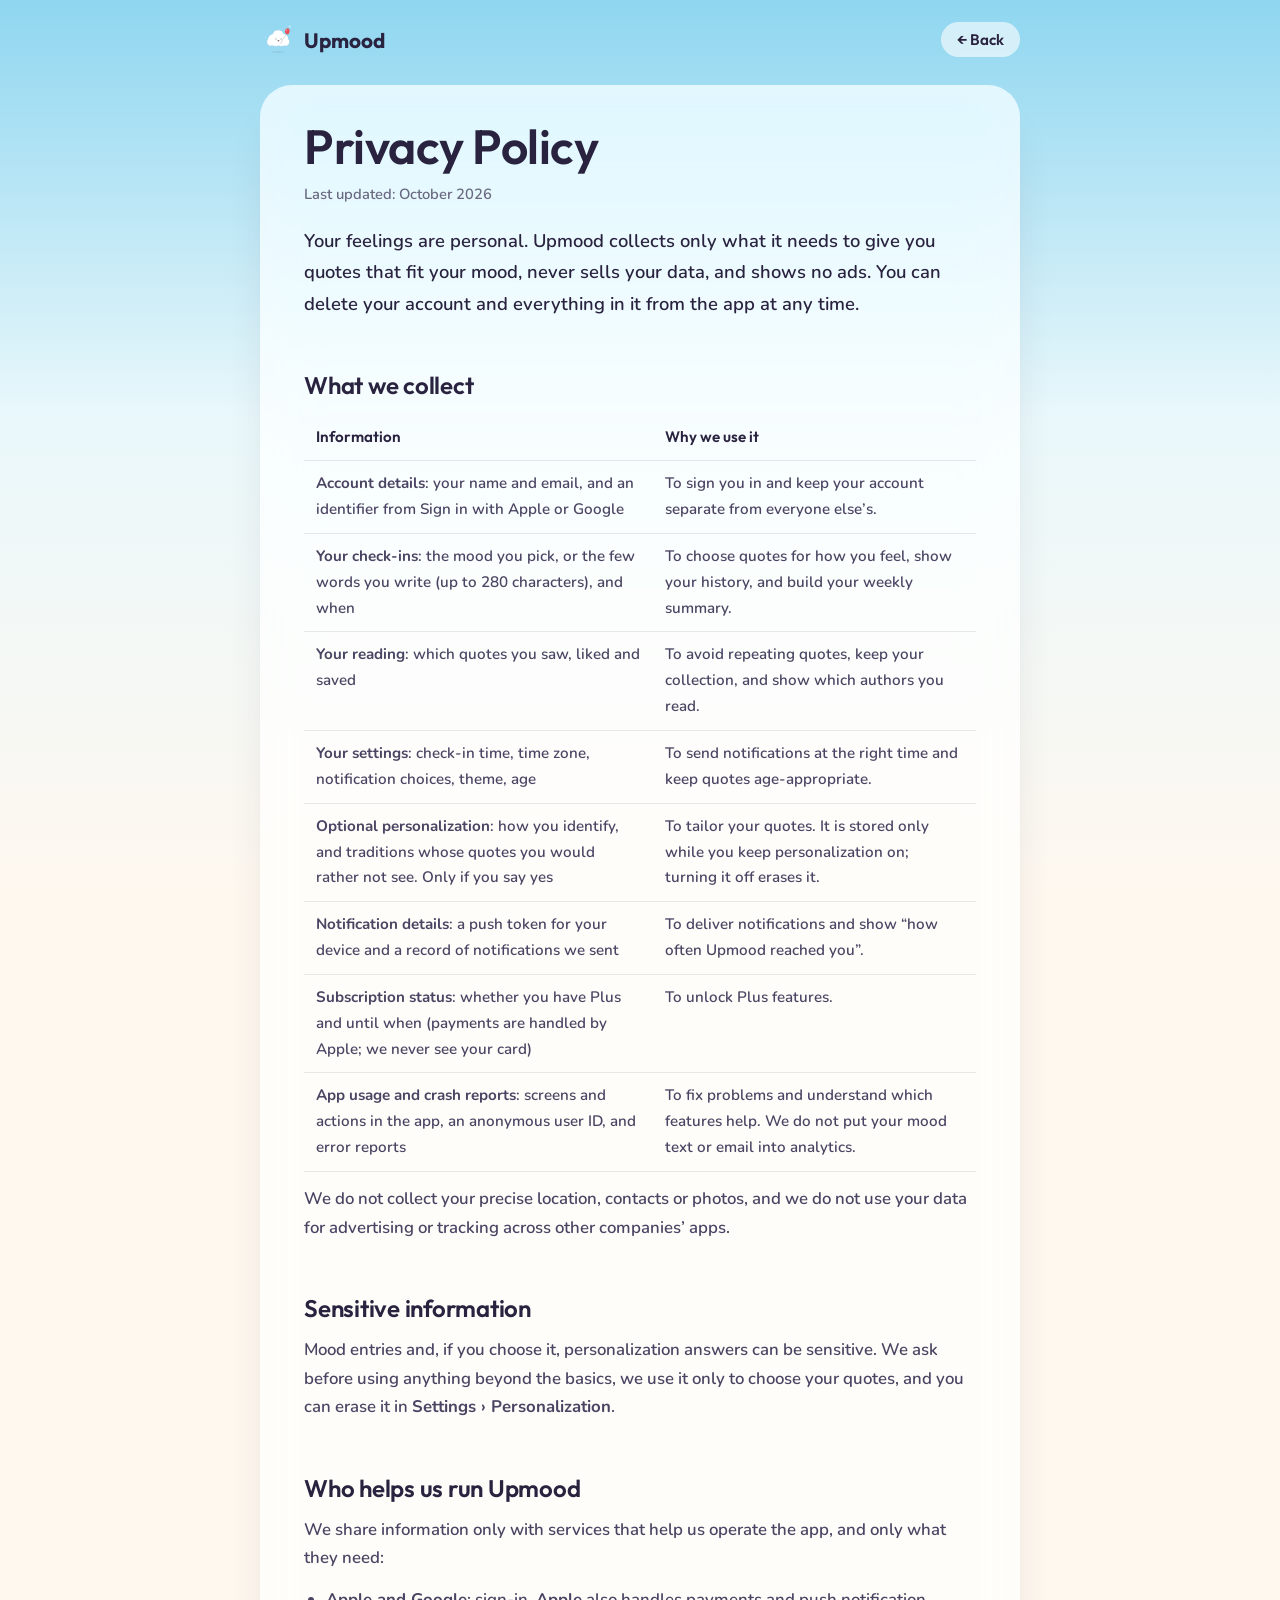
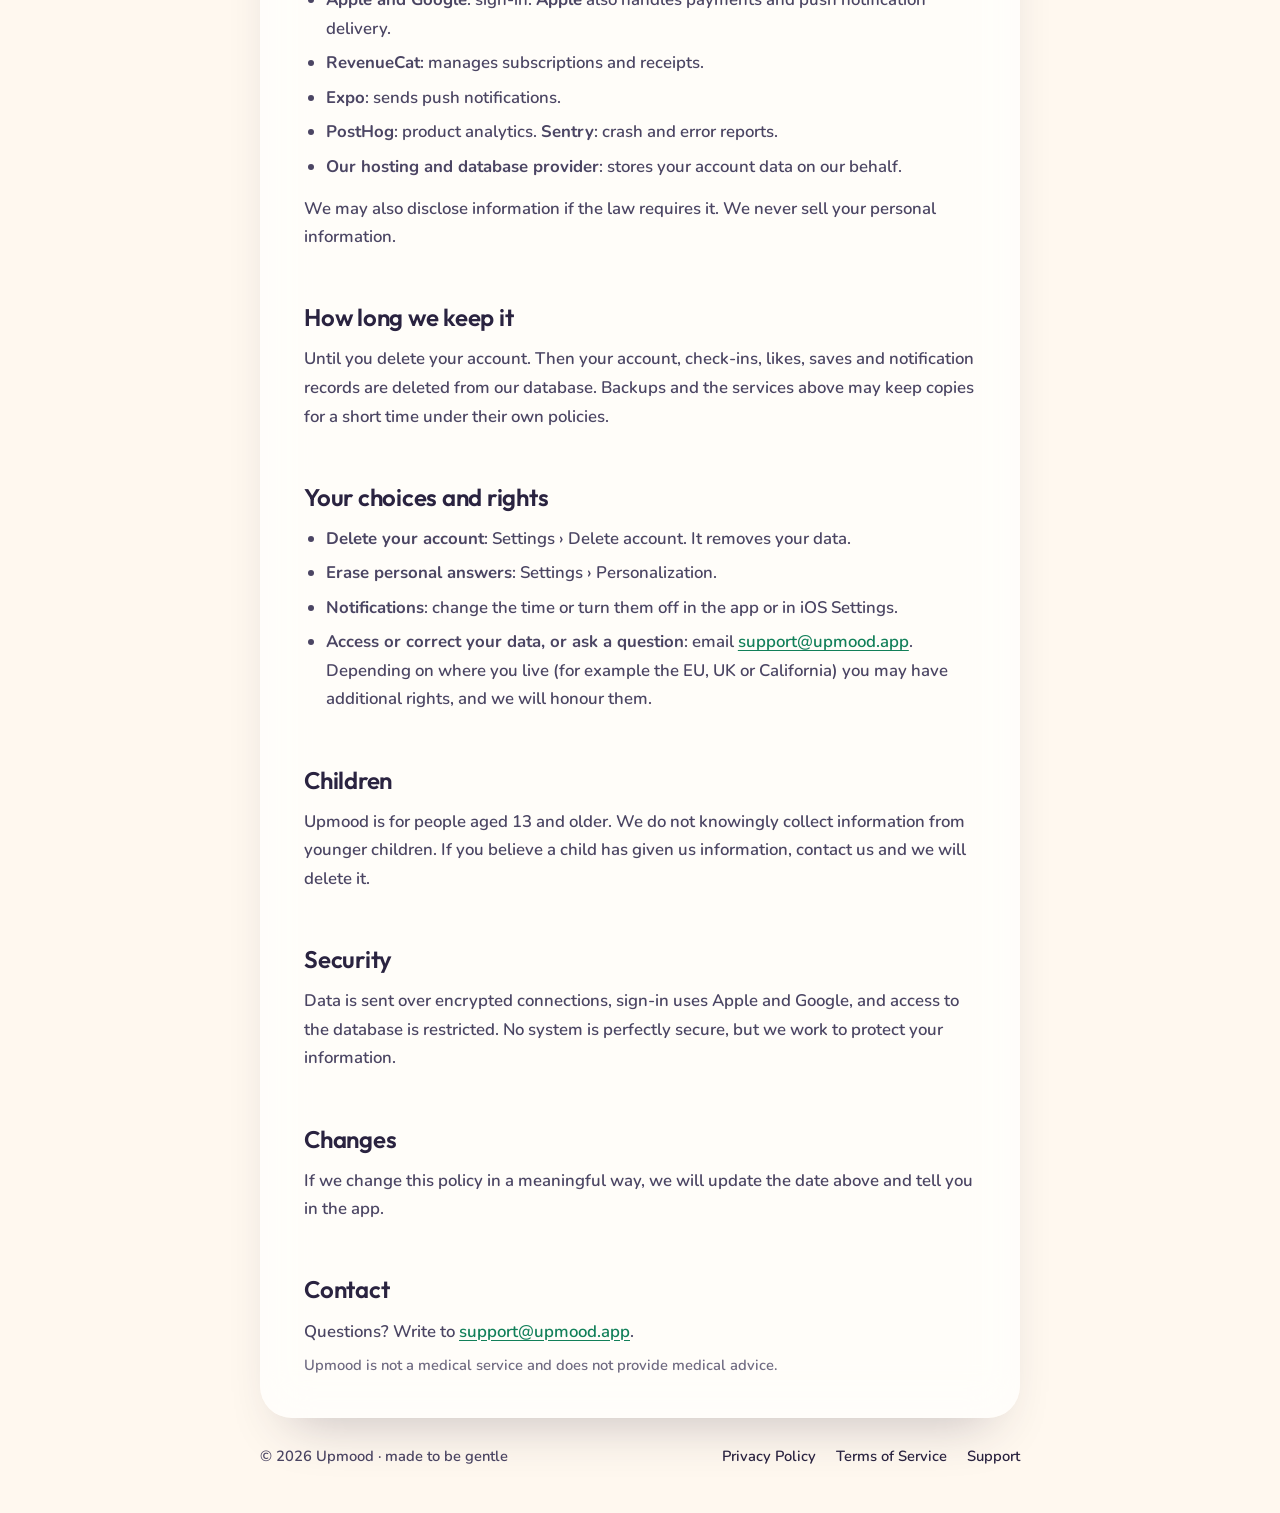
==== privacy.html @ 384d81ba "first commit" ====
<!doctype html>
<html lang="en">
<head>
<meta charset="utf-8">
<meta name="viewport" content="width=device-width, initial-scale=1">
<title>Privacy Policy – Upmood</title>
<meta name="description" content="How Upmood handles your information: what we collect, why, who helps us, and how to delete it.">
<meta name="color-scheme" content="light">
<link rel="icon" href="moodle/happy.svg" type="image/svg+xml">
<link rel="stylesheet" href="https://fonts.googleapis.com/css2?family=Nunito:wght@600;700;800&family=Outfit:wght@500;600;700&display=swap">
<link rel="stylesheet" href="legal.css">
</head>
<body>
<header class="top"><a class="logo" href="index.html" aria-label="Upmood home"><img src="moodle/happy.svg" alt="" width="36" height="36">Upmood</a><a class="back" href="index.html">← Back</a></header>
<main>
<h1>Privacy Policy</h1>
<p class="meta">Last updated: October 2026</p>
<p class="lead">Your feelings are personal. Upmood collects only what it needs to give you quotes that fit your mood, never sells your data, and shows no ads. You can delete your account and everything in it from the app at any time.</p>

<h2>What we collect</h2>
<table>
<tr><th>Information</th><th>Why we use it</th></tr>
<tr><td><strong>Account details</strong>: your name and email, and an identifier from Sign in with Apple or Google</td><td>To sign you in and keep your account separate from everyone else’s.</td></tr>
<tr><td><strong>Your check-ins</strong>: the mood you pick, or the few words you write (up to 280 characters), and when</td><td>To choose quotes for how you feel, show your history, and build your weekly summary.</td></tr>
<tr><td><strong>Your reading</strong>: which quotes you saw, liked and saved</td><td>To avoid repeating quotes, keep your collection, and show which authors you read.</td></tr>
<tr><td><strong>Your settings</strong>: check-in time, time zone, notification choices, theme, age</td><td>To send notifications at the right time and keep quotes age-appropriate.</td></tr>
<tr><td><strong>Optional personalization</strong>: how you identify, and traditions whose quotes you would rather not see. Only if you say yes</td><td>To tailor your quotes. It is stored only while you keep personalization on; turning it off erases it.</td></tr>
<tr><td><strong>Notification details</strong>: a push token for your device and a record of notifications we sent</td><td>To deliver notifications and show “how often Upmood reached you”.</td></tr>
<tr><td><strong>Subscription status</strong>: whether you have Plus and until when (payments are handled by Apple; we never see your card)</td><td>To unlock Plus features.</td></tr>
<tr><td><strong>App usage and crash reports</strong>: screens and actions in the app, an anonymous user ID, and error reports</td><td>To fix problems and understand which features help. We do not put your mood text or email into analytics.</td></tr>
</table>
<p>We do not collect your precise location, contacts or photos, and we do not use your data for advertising or tracking across other companies’ apps.</p>

<h2>Sensitive information</h2>
<p>Mood entries and, if you choose it, personalization answers can be sensitive. We ask before using anything beyond the basics, we use it only to choose your quotes, and you can erase it in <strong>Settings › Personalization</strong>.</p>

<h2>Who helps us run Upmood</h2>
<p>We share information only with services that help us operate the app, and only what they need:</p>
<ul>
<li><strong>Apple and Google</strong>: sign-in. <strong>Apple</strong> also handles payments and push notification delivery.</li>
<li><strong>RevenueCat</strong>: manages subscriptions and receipts.</li>
<li><strong>Expo</strong>: sends push notifications.</li>
<li><strong>PostHog</strong>: product analytics. <strong>Sentry</strong>: crash and error reports.</li>
<li><strong>Our hosting and database provider</strong>: stores your account data on our behalf.</li>
</ul>
<p>We may also disclose information if the law requires it. We never sell your personal information.</p>

<h2>How long we keep it</h2>
<p>Until you delete your account. Then your account, check-ins, likes, saves and notification records are deleted from our database. Backups and the services above may keep copies for a short time under their own policies.</p>

<h2>Your choices and rights</h2>
<ul>
<li><strong>Delete your account</strong>: Settings › Delete account. It removes your data.</li>
<li><strong>Erase personal answers</strong>: Settings › Personalization.</li>
<li><strong>Notifications</strong>: change the time or turn them off in the app or in iOS Settings.</li>
<li><strong>Access or correct your data, or ask a question</strong>: email <a href="mailto:support@upmood.app">support@upmood.app</a>. Depending on where you live (for example the EU, UK or California) you may have additional rights, and we will honour them.</li>
</ul>

<h2>Children</h2>
<p>Upmood is for people aged 13 and older. We do not knowingly collect information from younger children. If you believe a child has given us information, contact us and we will delete it.</p>

<h2>Security</h2>
<p>Data is sent over encrypted connections, sign-in uses Apple and Google, and access to the database is restricted. No system is perfectly secure, but we work to protect your information.</p>

<h2>Changes</h2>
<p>If we change this policy in a meaningful way, we will update the date above and tell you in the app.</p>

<h2>Contact</h2>
<p>Questions? Write to <a href="mailto:support@upmood.app">support@upmood.app</a>.</p>
<p class="meta">Upmood is not a medical service and does not provide medical advice.</p>
</main>
<footer><span>© 2026 Upmood · made to be gentle</span><nav aria-label="Legal"><a href="privacy.html">Privacy Policy</a><a href="terms.html">Terms of Service</a><a href="support.html">Support</a></nav></footer>
</body>
</html>
---- legal.css ----
/* Shared look for the Privacy, Terms and Support pages: the same sky and Moodle, a calm reading column. */
:root { --ink:#2A2340; --body:#4B4563; --brand:#127F59; --cream:#FFF8EF; --accent:#1E98C8; --ease:cubic-bezier(.22,.8,.3,1); }
* { box-sizing: border-box; margin: 0; }
html { -webkit-text-size-adjust: 100%; }
body { font: 600 1.05rem/1.7 'Nunito', system-ui, -apple-system, 'Segoe UI', sans-serif; color: var(--body); background: linear-gradient(180deg, #8FD6F0 0, #EAF8FB 420px, var(--cream) 900px) no-repeat, var(--cream); min-height: 100vh; -webkit-font-smoothing: antialiased; }
h1, h2, h3 { font-family: 'Outfit', 'Nunito', sans-serif; font-weight: 600; color: var(--ink); line-height: 1.15; letter-spacing: -.01em; }
h1 { font-size: clamp(2.1rem, 5vw, 3rem); }
h2 { font-size: 1.5rem; margin: 2.2em 0 .5em; }
h3 { font-size: 1.15rem; margin: 1.4em 0 .3em; }
a { color: var(--brand); text-underline-offset: 3px; }
:focus-visible { outline: 3px solid var(--ink); outline-offset: 3px; border-radius: 8px; }
.top { width: min(760px, 100% - 32px); margin: 0 auto; padding: 22px 0 0; display: flex; align-items: center; justify-content: space-between; }
.logo { display: flex; align-items: center; gap: 8px; font: 700 1.3rem 'Outfit', sans-serif; color: var(--ink); text-decoration: none; }
.logo img { width: 36px; height: 36px; margin: -4px 0; }
.top a.back { font: 600 .95rem 'Outfit', sans-serif; color: var(--ink); text-decoration: none; padding: 8px 16px; border-radius: 999px; background: rgba(255,255,255,.6); }
main { width: min(760px, 100% - 32px); margin: 28px auto 0; padding: 34px clamp(20px, 5vw, 44px) 40px; border-radius: 32px; background: rgba(255,255,255,.72); -webkit-backdrop-filter: blur(24px) saturate(150%); backdrop-filter: blur(24px) saturate(150%); box-shadow: 0 30px 56px -30px rgba(42,35,64,.3); }
main > p, main > ul, main > ol { margin-top: .8em; }
ul, ol { padding-left: 1.3em; } li { margin-top: .35em; }
.meta { font-size: .92rem; opacity: .8; margin-top: .5em; }
.lead { font-size: 1.15rem; margin-top: 1em; color: var(--ink); }
table { width: 100%; border-collapse: collapse; margin-top: 1em; font-size: .95rem; }
th, td { text-align: left; vertical-align: top; padding: 10px 12px; border-bottom: 1px solid rgba(42,35,64,.1); }
th { font-family: 'Outfit', sans-serif; font-weight: 600; color: var(--ink); }
.card { margin-top: 1.2em; padding: 18px 20px; border-radius: 20px; background: rgba(255,255,255,.7); }
footer { width: min(760px, 100% - 32px); margin: 0 auto; padding: 26px 0 44px; display: flex; flex-wrap: wrap; gap: 8px 24px; justify-content: space-between; font-size: .92rem; }
footer nav { display: flex; gap: 20px; } footer a { color: var(--ink); text-decoration: none; } footer a:hover { text-decoration: underline; }
@media (prefers-reduced-motion: no-preference) { main { animation: in 1s var(--ease) both; } @keyframes in { from { opacity: 0; transform: translateY(14px); } to { opacity: 1; transform: none; } } }
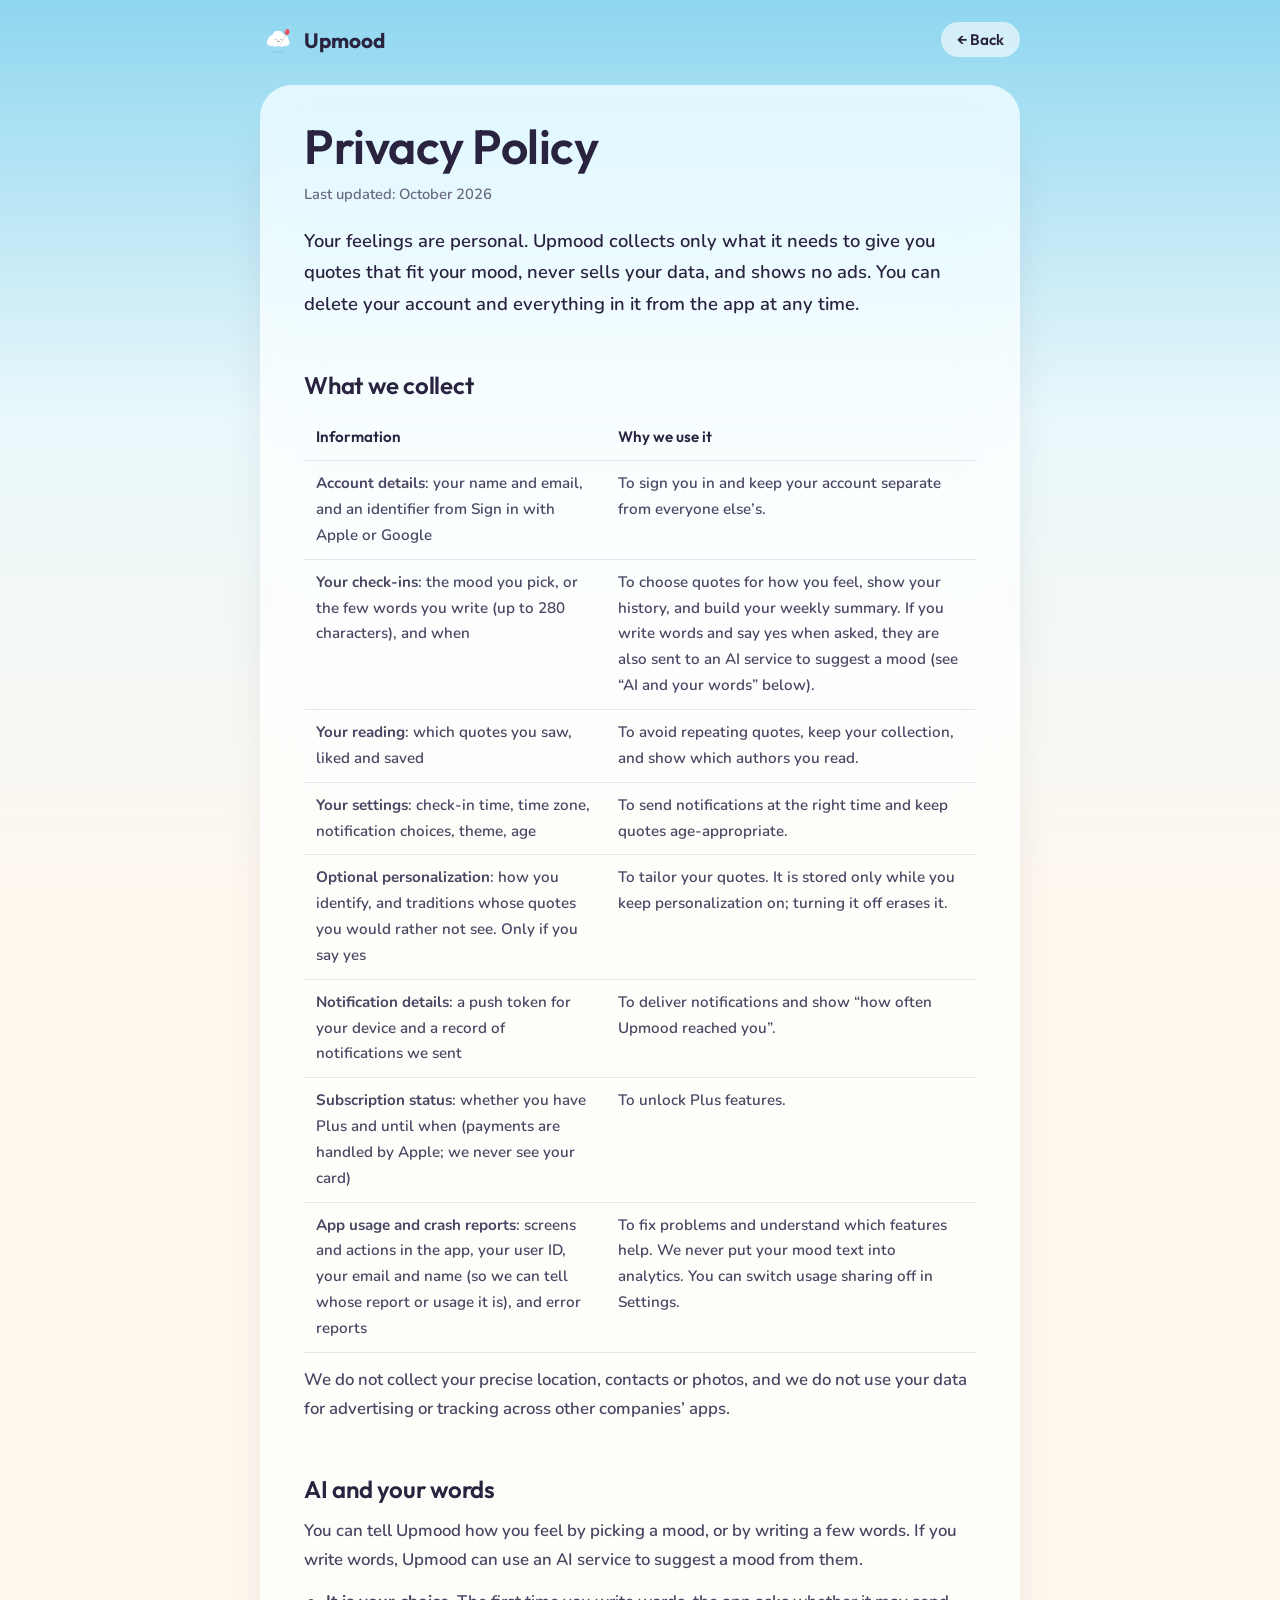
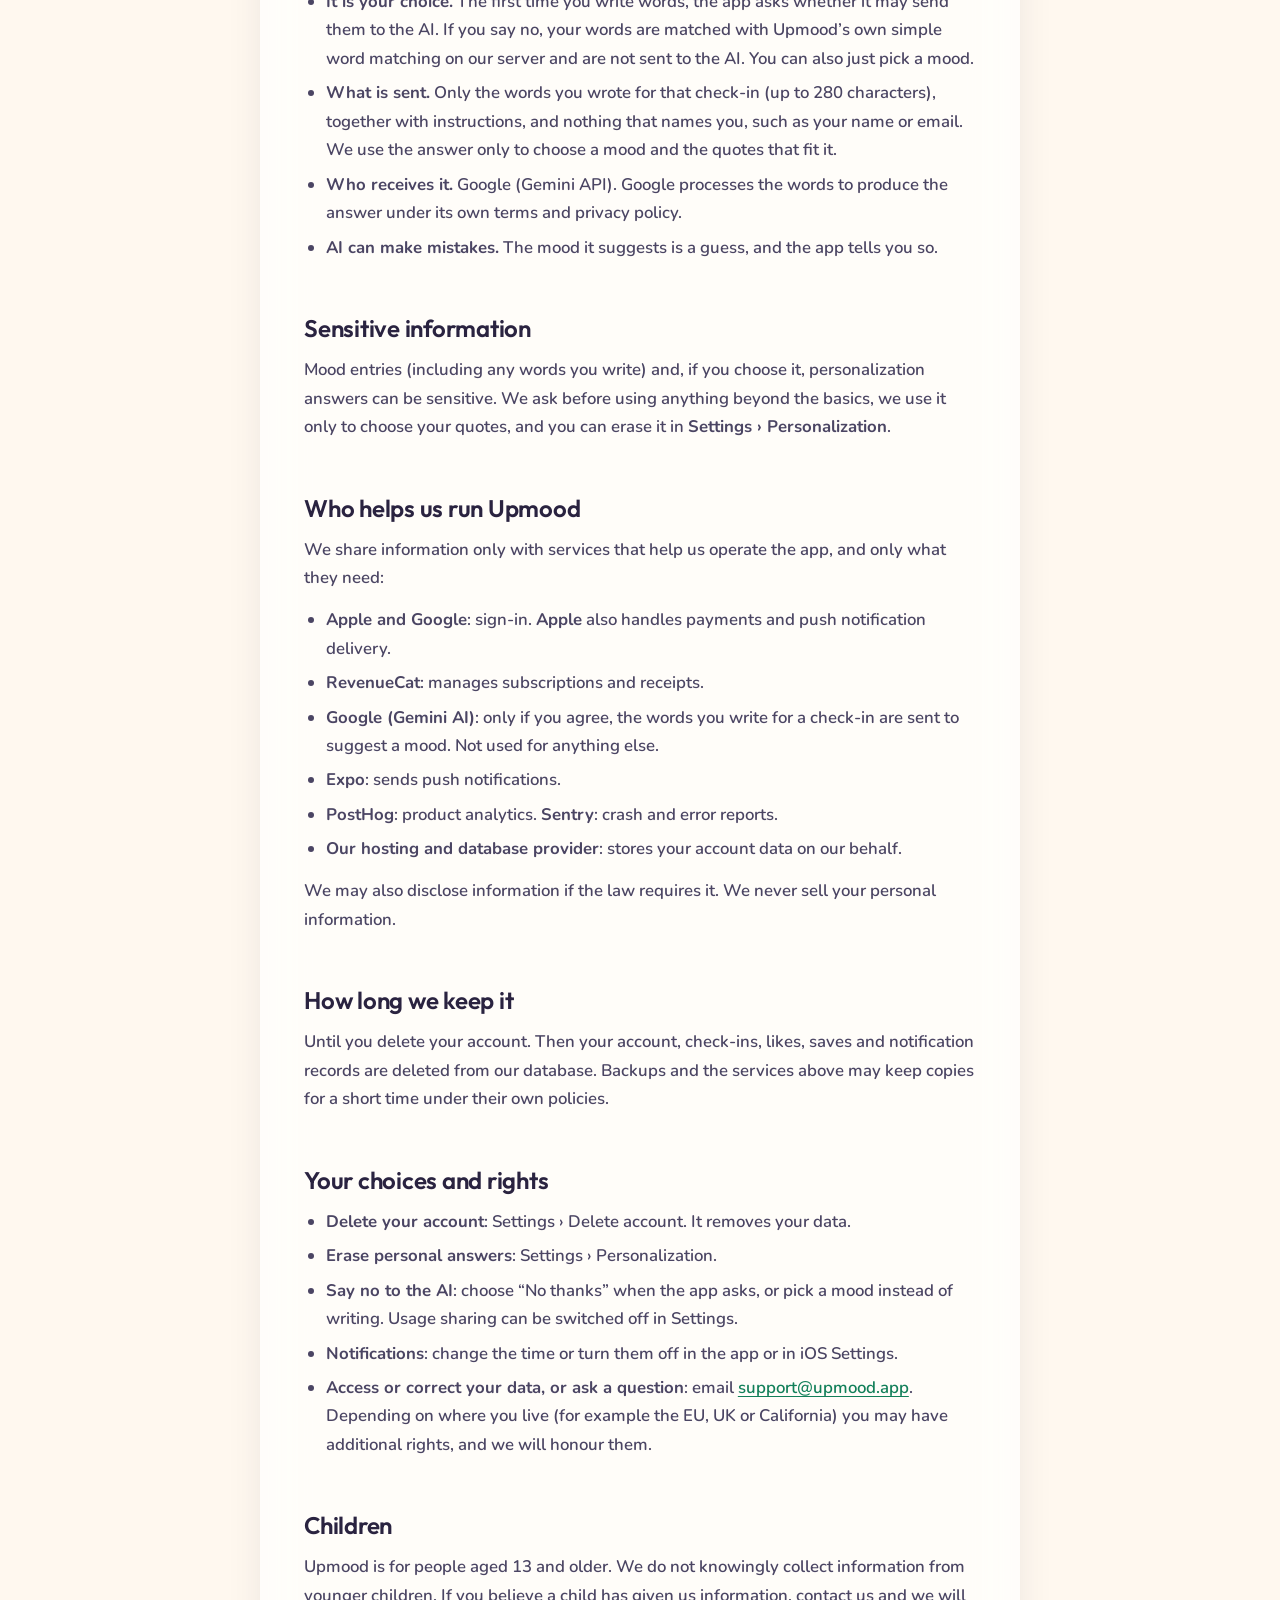
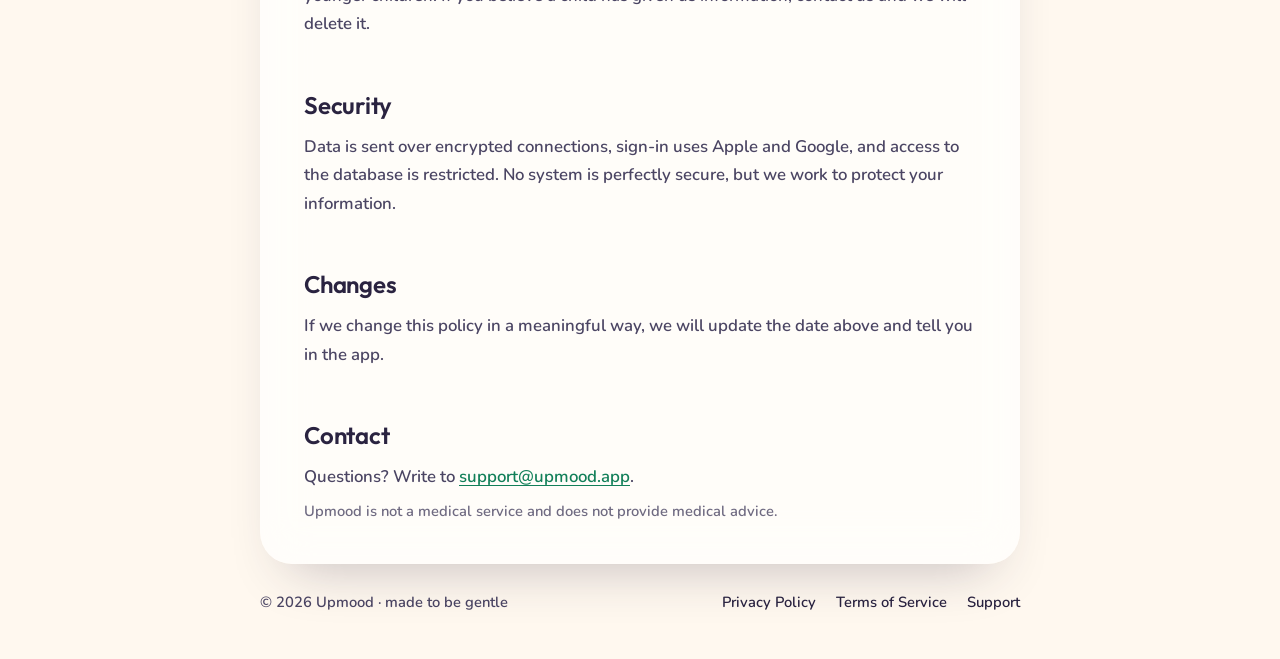
==== commit 5e57284f: "Privacy and terms: AI mood suggestions (Google Gemini, optional), analytics now carry user ID, email" ====
--- a/privacy.html
+++ b/privacy.html
@@ -21,24 +21,34 @@
 <table>
 <tr><th>Information</th><th>Why we use it</th></tr>
 <tr><td><strong>Account details</strong>: your name and email, and an identifier from Sign in with Apple or Google</td><td>To sign you in and keep your account separate from everyone else’s.</td></tr>
-<tr><td><strong>Your check-ins</strong>: the mood you pick, or the few words you write (up to 280 characters), and when</td><td>To choose quotes for how you feel, show your history, and build your weekly summary.</td></tr>
+<tr><td><strong>Your check-ins</strong>: the mood you pick, or the few words you write (up to 280 characters), and when</td><td>To choose quotes for how you feel, show your history, and build your weekly summary. If you write words and say yes when asked, they are also sent to an AI service to suggest a mood (see “AI and your words” below).</td></tr>
 <tr><td><strong>Your reading</strong>: which quotes you saw, liked and saved</td><td>To avoid repeating quotes, keep your collection, and show which authors you read.</td></tr>
 <tr><td><strong>Your settings</strong>: check-in time, time zone, notification choices, theme, age</td><td>To send notifications at the right time and keep quotes age-appropriate.</td></tr>
 <tr><td><strong>Optional personalization</strong>: how you identify, and traditions whose quotes you would rather not see. Only if you say yes</td><td>To tailor your quotes. It is stored only while you keep personalization on; turning it off erases it.</td></tr>
 <tr><td><strong>Notification details</strong>: a push token for your device and a record of notifications we sent</td><td>To deliver notifications and show “how often Upmood reached you”.</td></tr>
 <tr><td><strong>Subscription status</strong>: whether you have Plus and until when (payments are handled by Apple; we never see your card)</td><td>To unlock Plus features.</td></tr>
-<tr><td><strong>App usage and crash reports</strong>: screens and actions in the app, an anonymous user ID, and error reports</td><td>To fix problems and understand which features help. We do not put your mood text or email into analytics.</td></tr>
+<tr><td><strong>App usage and crash reports</strong>: screens and actions in the app, your user ID, your email and name (so we can tell whose report or usage it is), and error reports</td><td>To fix problems and understand which features help. We never put your mood text into analytics. You can switch usage sharing off in Settings.</td></tr>
 </table>
 <p>We do not collect your precise location, contacts or photos, and we do not use your data for advertising or tracking across other companies’ apps.</p>
 
+<h2>AI and your words</h2>
+<p>You can tell Upmood how you feel by picking a mood, or by writing a few words. If you write words, Upmood can use an AI service to suggest a mood from them.</p>
+<ul>
+<li><strong>It is your choice.</strong> The first time you write words, the app asks whether it may send them to the AI. If you say no, your words are matched with Upmood’s own simple word matching on our server and are not sent to the AI. You can also just pick a mood.</li>
+<li><strong>What is sent.</strong> Only the words you wrote for that check-in (up to 280 characters), together with instructions, and nothing that names you, such as your name or email. We use the answer only to choose a mood and the quotes that fit it.</li>
+<li><strong>Who receives it.</strong> Google (Gemini API). Google processes the words to produce the answer under its own terms and privacy policy.</li>
+<li><strong>AI can make mistakes.</strong> The mood it suggests is a guess, and the app tells you so.</li>
+</ul>
+
 <h2>Sensitive information</h2>
-<p>Mood entries and, if you choose it, personalization answers can be sensitive. We ask before using anything beyond the basics, we use it only to choose your quotes, and you can erase it in <strong>Settings › Personalization</strong>.</p>
+<p>Mood entries (including any words you write) and, if you choose it, personalization answers can be sensitive. We ask before using anything beyond the basics, we use it only to choose your quotes, and you can erase it in <strong>Settings › Personalization</strong>.</p>
 
 <h2>Who helps us run Upmood</h2>
 <p>We share information only with services that help us operate the app, and only what they need:</p>
 <ul>
 <li><strong>Apple and Google</strong>: sign-in. <strong>Apple</strong> also handles payments and push notification delivery.</li>
 <li><strong>RevenueCat</strong>: manages subscriptions and receipts.</li>
+<li><strong>Google (Gemini AI)</strong>: only if you agree, the words you write for a check-in are sent to suggest a mood. Not used for anything else.</li>
 <li><strong>Expo</strong>: sends push notifications.</li>
 <li><strong>PostHog</strong>: product analytics. <strong>Sentry</strong>: crash and error reports.</li>
 <li><strong>Our hosting and database provider</strong>: stores your account data on our behalf.</li>
@@ -52,6 +62,7 @@
 <ul>
 <li><strong>Delete your account</strong>: Settings › Delete account. It removes your data.</li>
 <li><strong>Erase personal answers</strong>: Settings › Personalization.</li>
+<li><strong>Say no to the AI</strong>: choose “No thanks” when the app asks, or pick a mood instead of writing. Usage sharing can be switched off in Settings.</li>
 <li><strong>Notifications</strong>: change the time or turn them off in the app or in iOS Settings.</li>
 <li><strong>Access or correct your data, or ask a question</strong>: email <a href="mailto:support@upmood.app">support@upmood.app</a>. Depending on where you live (for example the EU, UK or California) you may have additional rights, and we will honour them.</li>
 </ul>
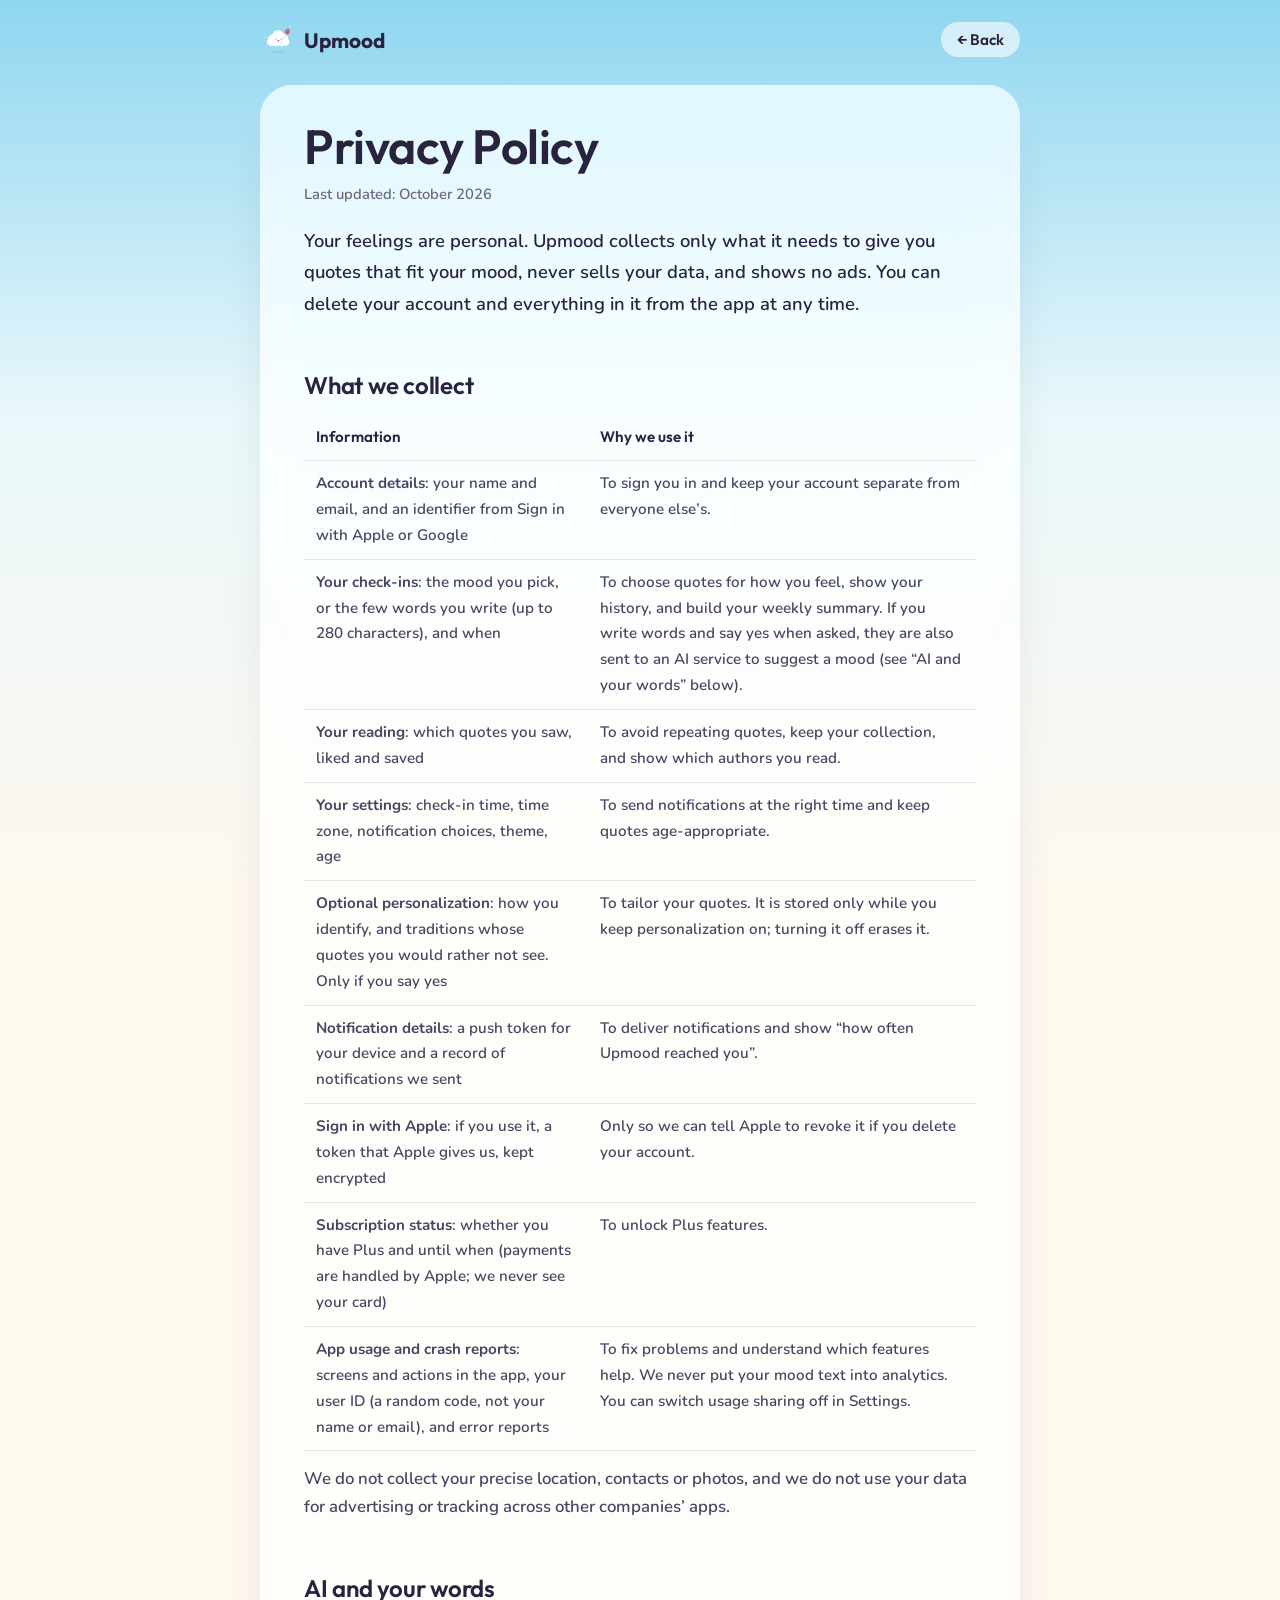
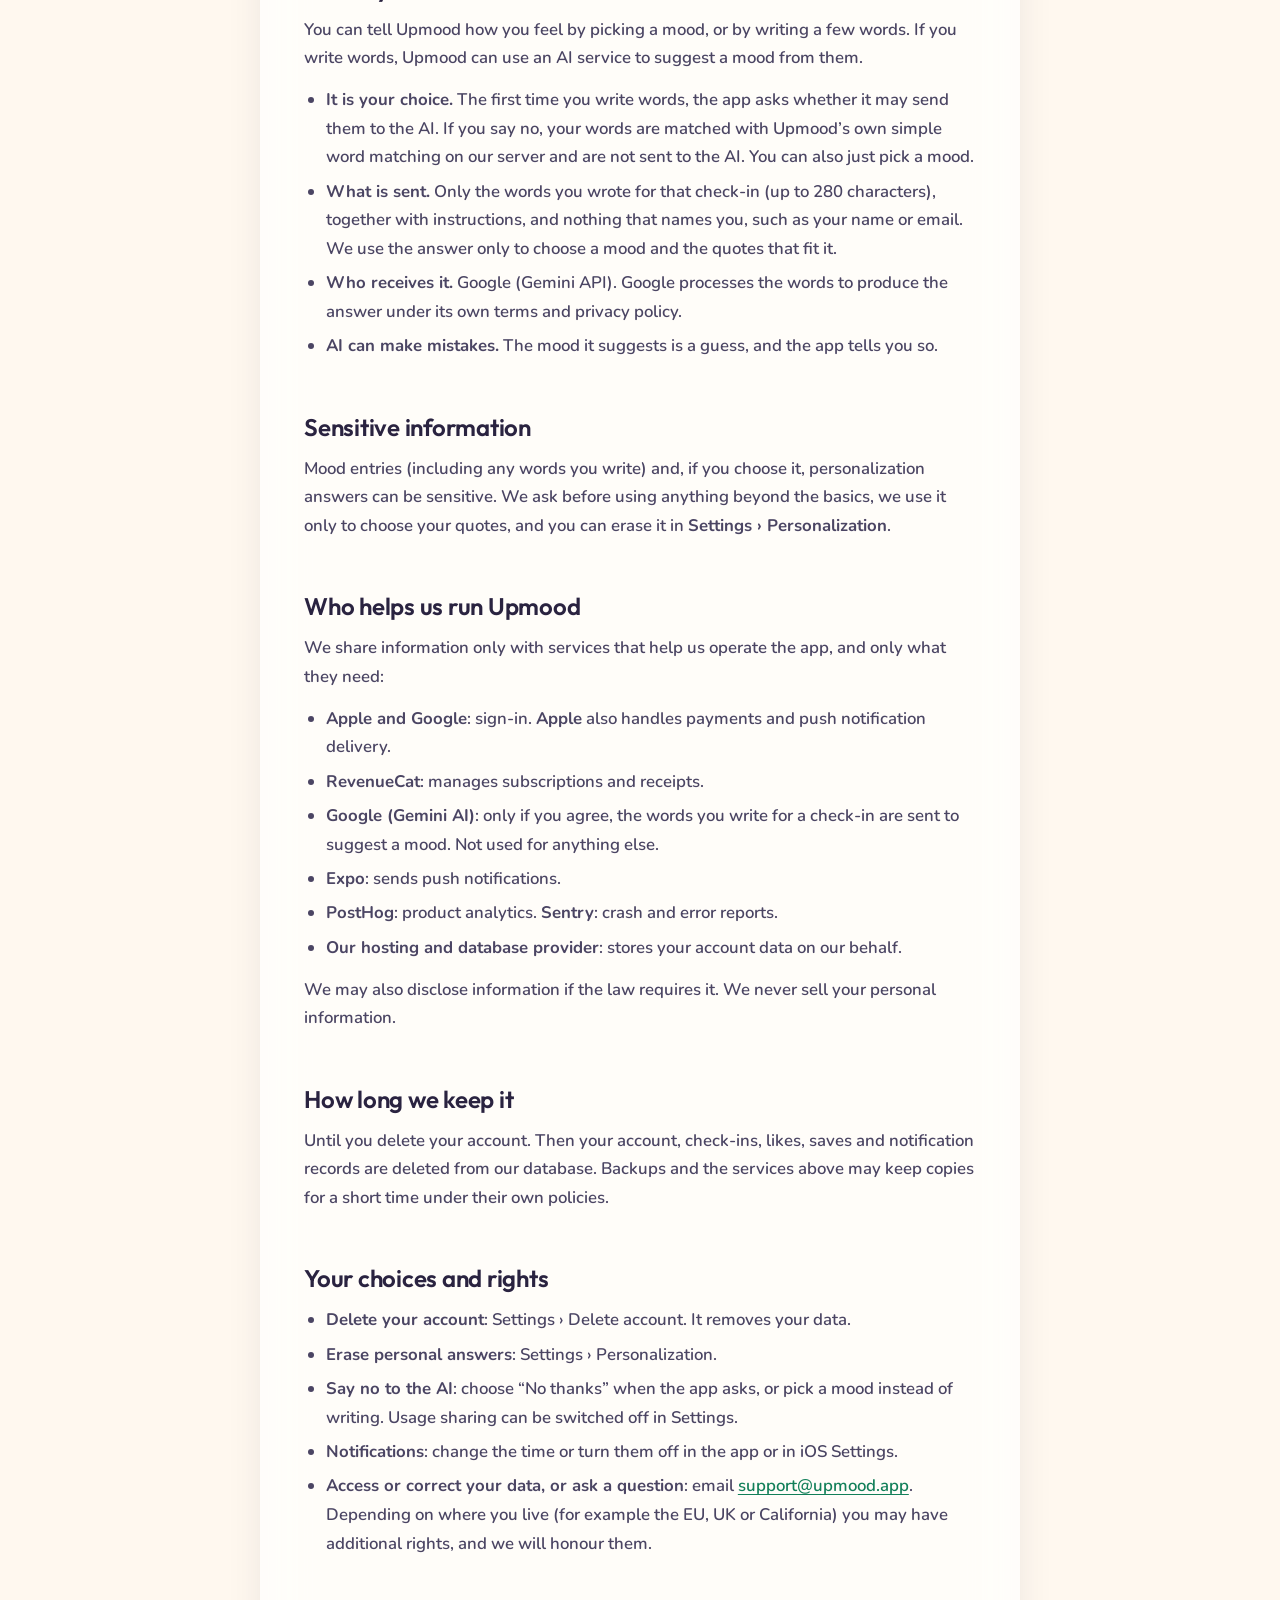
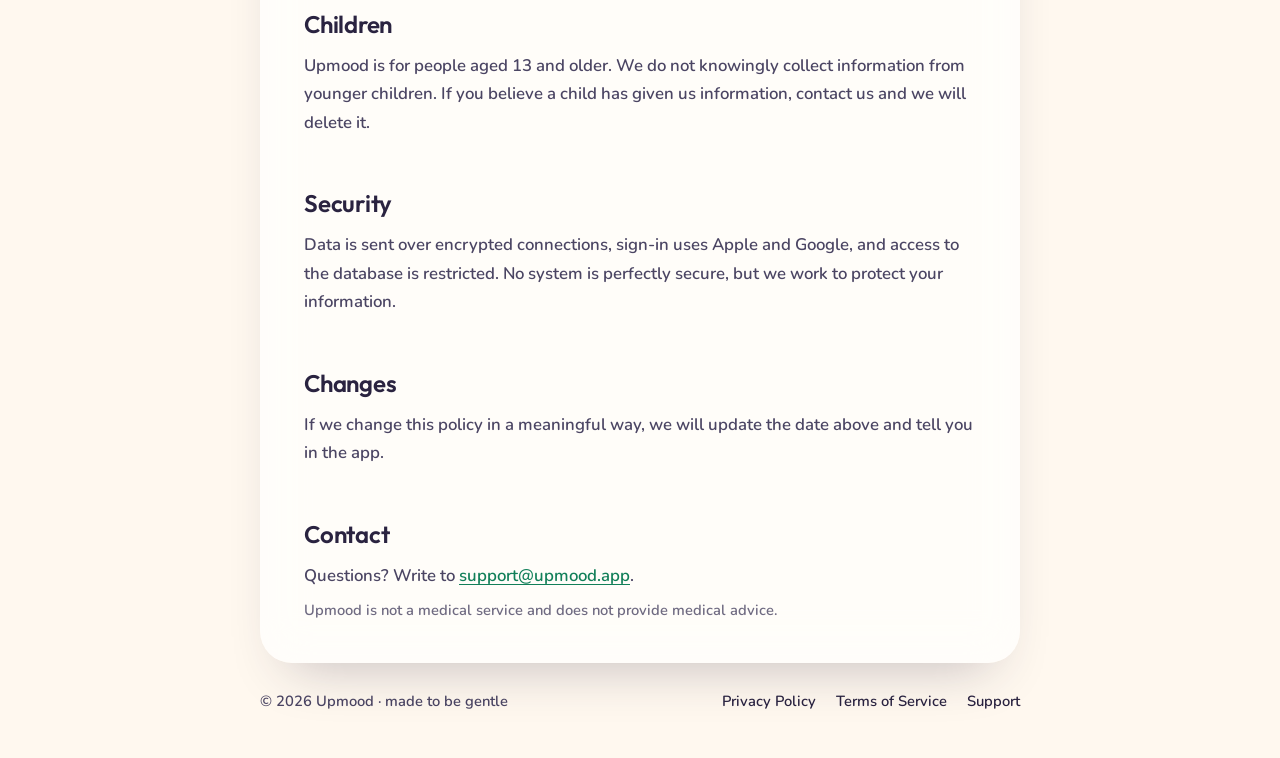
==== commit 404f561d: "Privacy: analytics only has the user ID; Apple sign-in token kept encrypted for deletion Co-Authored" ====
--- a/privacy.html
+++ b/privacy.html
@@ -26,8 +26,9 @@
 <tr><td><strong>Your settings</strong>: check-in time, time zone, notification choices, theme, age</td><td>To send notifications at the right time and keep quotes age-appropriate.</td></tr>
 <tr><td><strong>Optional personalization</strong>: how you identify, and traditions whose quotes you would rather not see. Only if you say yes</td><td>To tailor your quotes. It is stored only while you keep personalization on; turning it off erases it.</td></tr>
 <tr><td><strong>Notification details</strong>: a push token for your device and a record of notifications we sent</td><td>To deliver notifications and show “how often Upmood reached you”.</td></tr>
+<tr><td><strong>Sign in with Apple</strong>: if you use it, a token that Apple gives us, kept encrypted</td><td>Only so we can tell Apple to revoke it if you delete your account.</td></tr>
 <tr><td><strong>Subscription status</strong>: whether you have Plus and until when (payments are handled by Apple; we never see your card)</td><td>To unlock Plus features.</td></tr>
-<tr><td><strong>App usage and crash reports</strong>: screens and actions in the app, your user ID, your email and name (so we can tell whose report or usage it is), and error reports</td><td>To fix problems and understand which features help. We never put your mood text into analytics. You can switch usage sharing off in Settings.</td></tr>
+<tr><td><strong>App usage and crash reports</strong>: screens and actions in the app, your user ID (a random code, not your name or email), and error reports</td><td>To fix problems and understand which features help. We never put your mood text into analytics. You can switch usage sharing off in Settings.</td></tr>
 </table>
 <p>We do not collect your precise location, contacts or photos, and we do not use your data for advertising or tracking across other companies’ apps.</p>
 
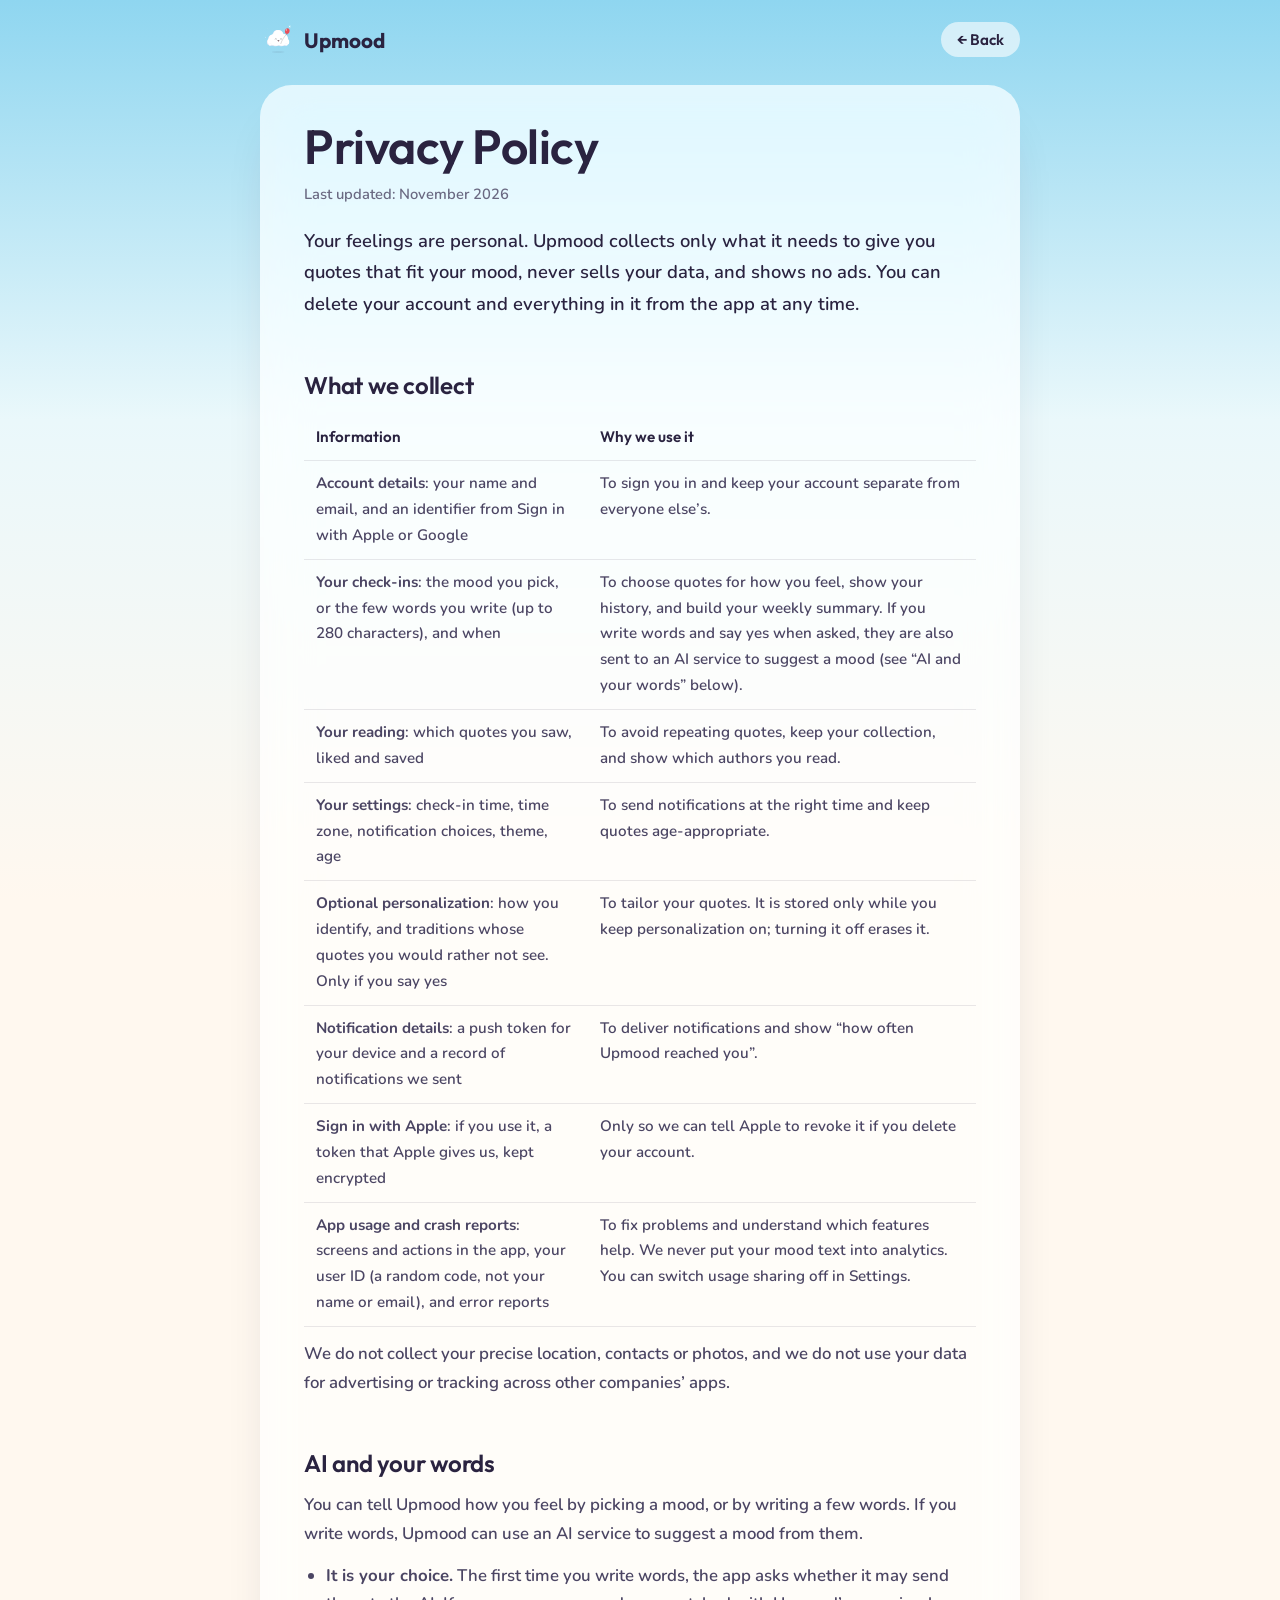
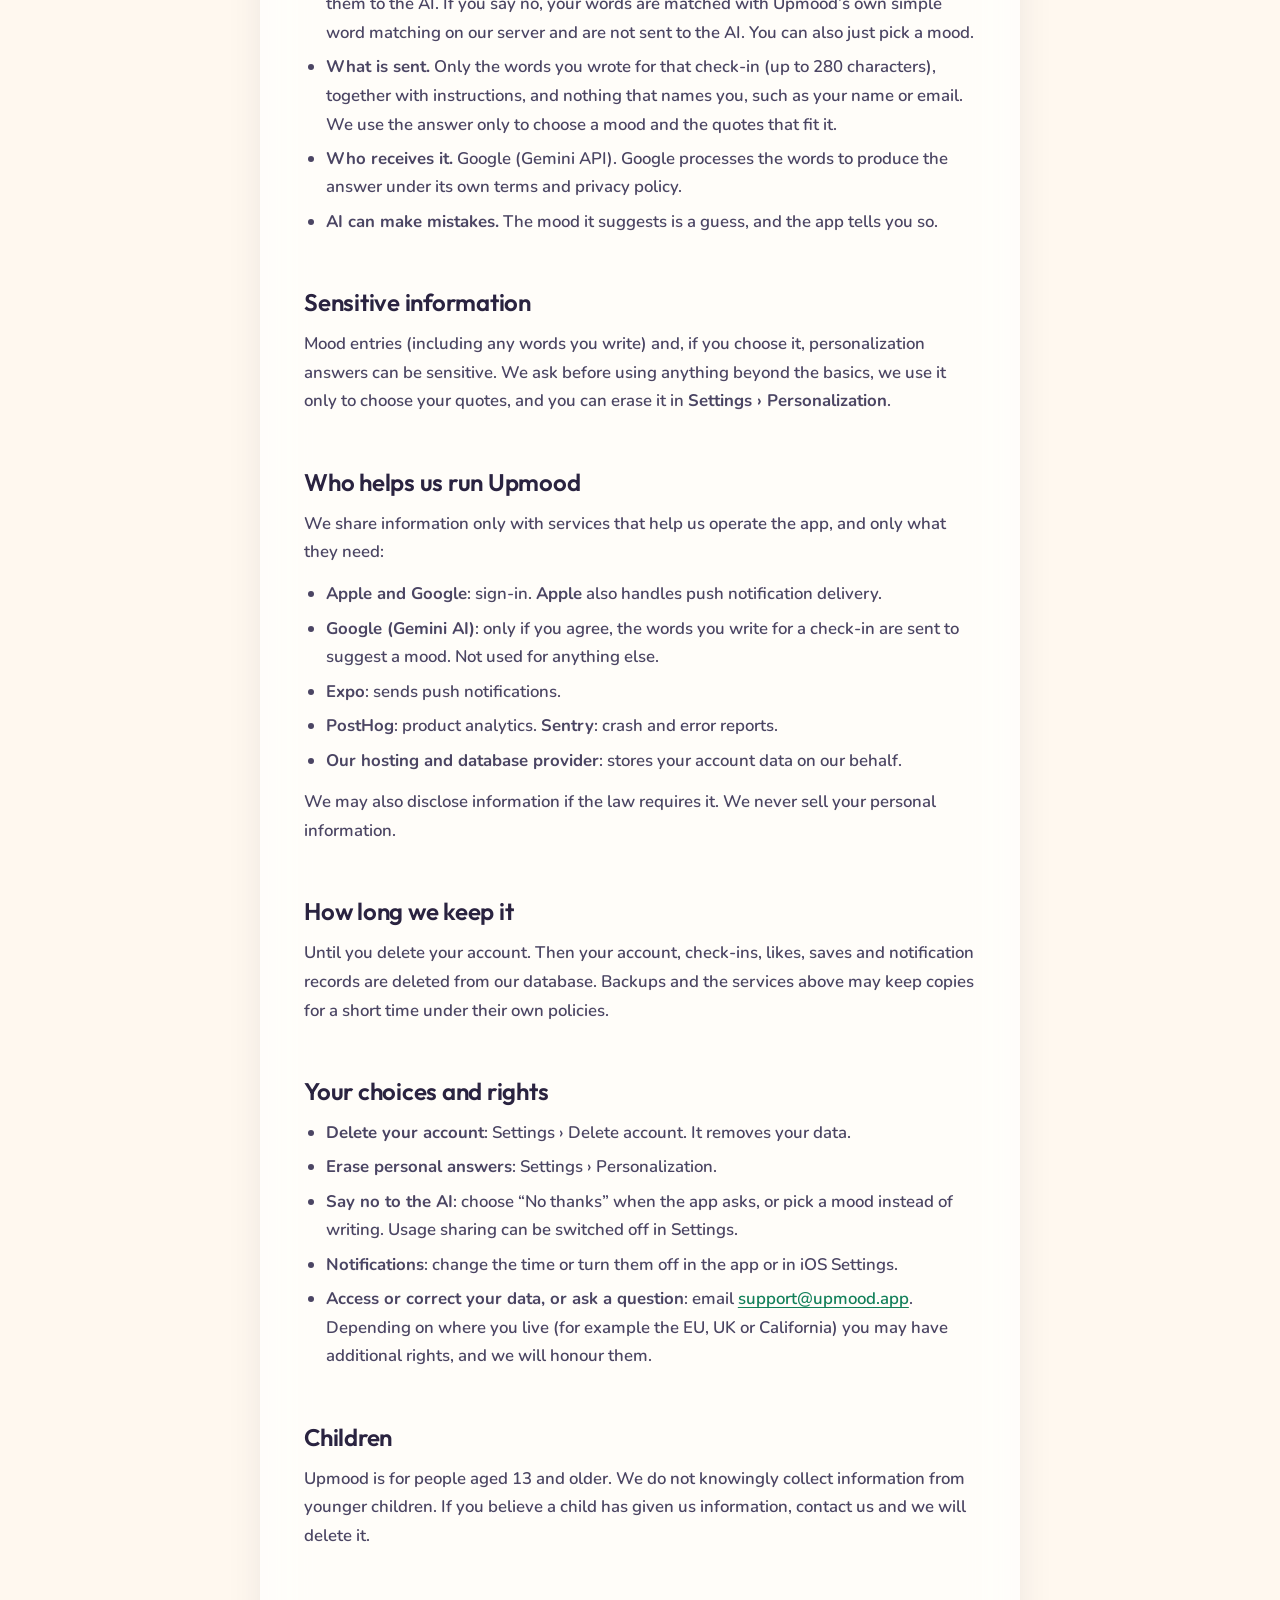
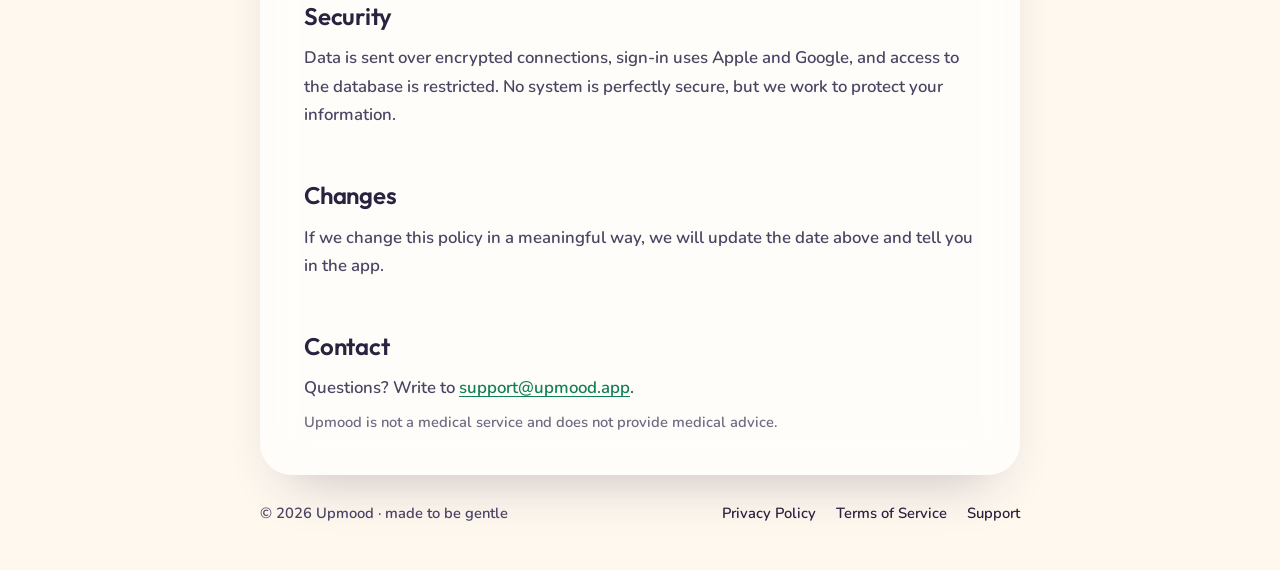
==== commit 88309184: "Remove Plus and subscription text (version 1.0 is free) Co-Authored-By: Claude Sonnet 5.5 <noreply@a" ====
--- a/privacy.html
+++ b/privacy.html
@@ -14,7 +14,7 @@
 <header class="top"><a class="logo" href="index.html" aria-label="Upmood home"><img src="moodle/happy.svg" alt="" width="36" height="36">Upmood</a><a class="back" href="index.html">← Back</a></header>
 <main>
 <h1>Privacy Policy</h1>
-<p class="meta">Last updated: October 2026</p>
+<p class="meta">Last updated: November 2026</p>
 <p class="lead">Your feelings are personal. Upmood collects only what it needs to give you quotes that fit your mood, never sells your data, and shows no ads. You can delete your account and everything in it from the app at any time.</p>
 
 <h2>What we collect</h2>
@@ -27,7 +27,6 @@
 <tr><td><strong>Optional personalization</strong>: how you identify, and traditions whose quotes you would rather not see. Only if you say yes</td><td>To tailor your quotes. It is stored only while you keep personalization on; turning it off erases it.</td></tr>
 <tr><td><strong>Notification details</strong>: a push token for your device and a record of notifications we sent</td><td>To deliver notifications and show “how often Upmood reached you”.</td></tr>
 <tr><td><strong>Sign in with Apple</strong>: if you use it, a token that Apple gives us, kept encrypted</td><td>Only so we can tell Apple to revoke it if you delete your account.</td></tr>
-<tr><td><strong>Subscription status</strong>: whether you have Plus and until when (payments are handled by Apple; we never see your card)</td><td>To unlock Plus features.</td></tr>
 <tr><td><strong>App usage and crash reports</strong>: screens and actions in the app, your user ID (a random code, not your name or email), and error reports</td><td>To fix problems and understand which features help. We never put your mood text into analytics. You can switch usage sharing off in Settings.</td></tr>
 </table>
 <p>We do not collect your precise location, contacts or photos, and we do not use your data for advertising or tracking across other companies’ apps.</p>
@@ -47,8 +46,7 @@
 <h2>Who helps us run Upmood</h2>
 <p>We share information only with services that help us operate the app, and only what they need:</p>
 <ul>
-<li><strong>Apple and Google</strong>: sign-in. <strong>Apple</strong> also handles payments and push notification delivery.</li>
-<li><strong>RevenueCat</strong>: manages subscriptions and receipts.</li>
+<li><strong>Apple and Google</strong>: sign-in. <strong>Apple</strong> also handles push notification delivery.</li>
 <li><strong>Google (Gemini AI)</strong>: only if you agree, the words you write for a check-in are sent to suggest a mood. Not used for anything else.</li>
 <li><strong>Expo</strong>: sends push notifications.</li>
 <li><strong>PostHog</strong>: product analytics. <strong>Sentry</strong>: crash and error reports.</li>
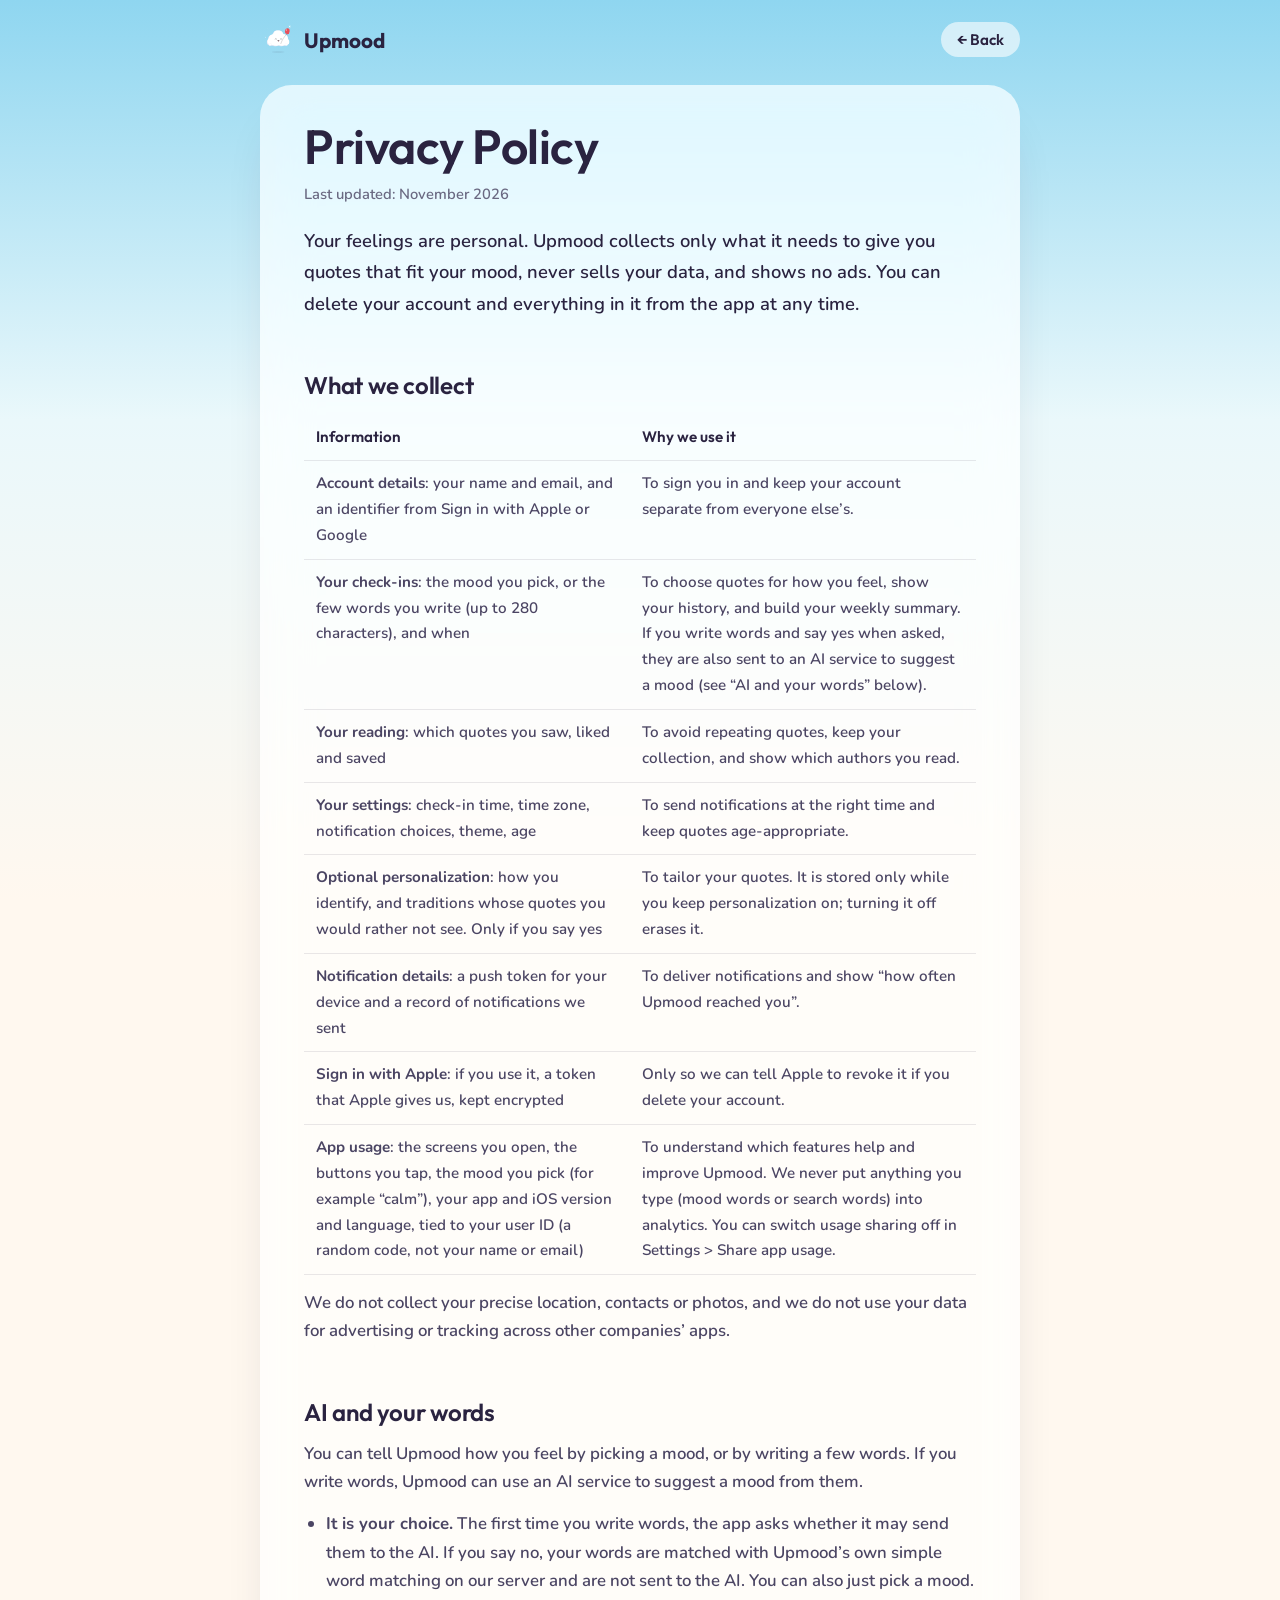
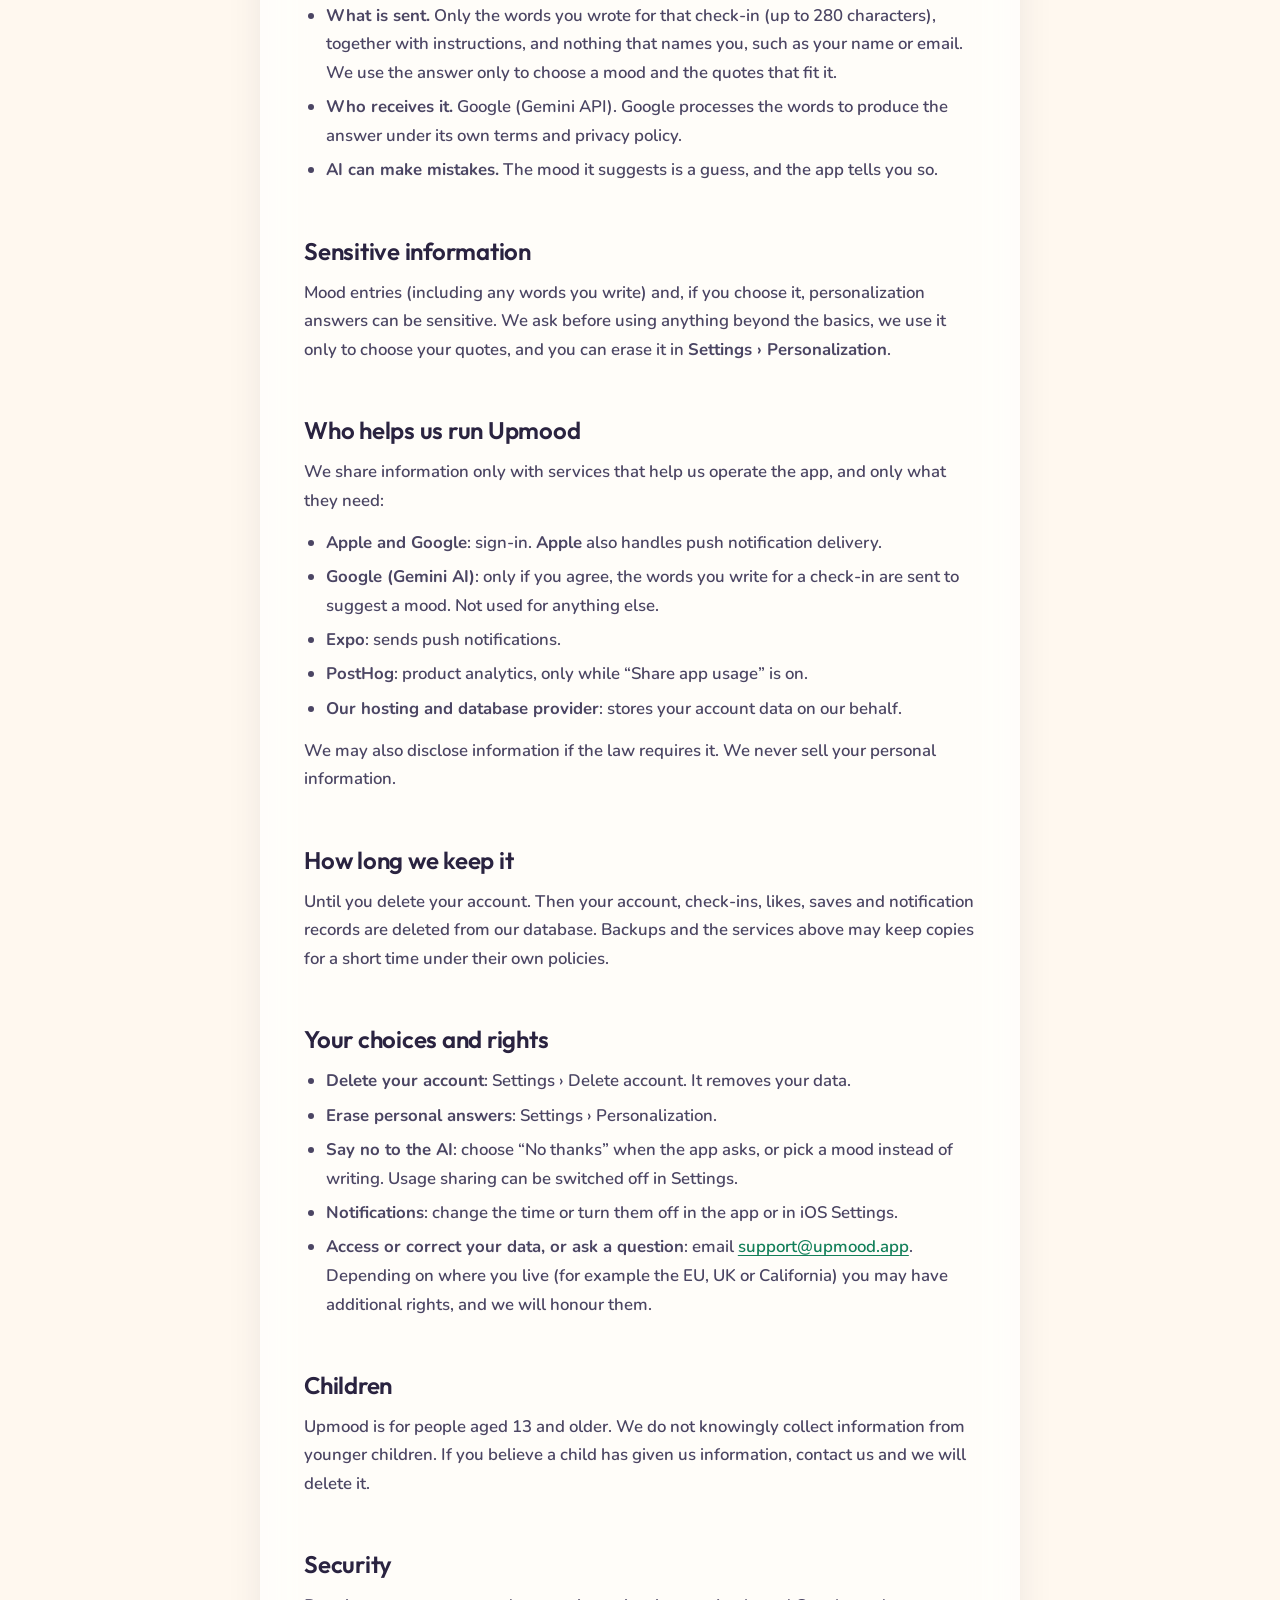
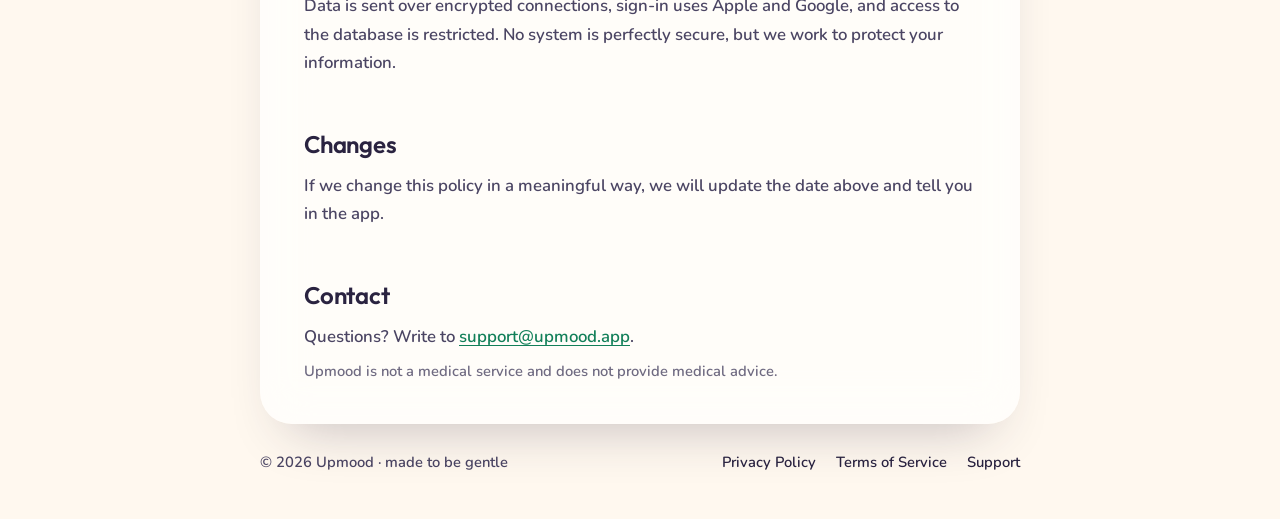
==== commit 91c5e911: "Privacy page: usage data says what is sent (screens, taps, picked mood); no crash reporting service " ====
--- a/privacy.html
+++ b/privacy.html
@@ -27,7 +27,7 @@
 <tr><td><strong>Optional personalization</strong>: how you identify, and traditions whose quotes you would rather not see. Only if you say yes</td><td>To tailor your quotes. It is stored only while you keep personalization on; turning it off erases it.</td></tr>
 <tr><td><strong>Notification details</strong>: a push token for your device and a record of notifications we sent</td><td>To deliver notifications and show “how often Upmood reached you”.</td></tr>
 <tr><td><strong>Sign in with Apple</strong>: if you use it, a token that Apple gives us, kept encrypted</td><td>Only so we can tell Apple to revoke it if you delete your account.</td></tr>
-<tr><td><strong>App usage and crash reports</strong>: screens and actions in the app, your user ID (a random code, not your name or email), and error reports</td><td>To fix problems and understand which features help. We never put your mood text into analytics. You can switch usage sharing off in Settings.</td></tr>
+<tr><td><strong>App usage</strong>: the screens you open, the buttons you tap, the mood you pick (for example “calm”), your app and iOS version and language, tied to your user ID (a random code, not your name or email)</td><td>To understand which features help and improve Upmood. We never put anything you type (mood words or search words) into analytics. You can switch usage sharing off in Settings &gt; Share app usage.</td></tr>
 </table>
 <p>We do not collect your precise location, contacts or photos, and we do not use your data for advertising or tracking across other companies’ apps.</p>
 
@@ -49,7 +49,7 @@
 <li><strong>Apple and Google</strong>: sign-in. <strong>Apple</strong> also handles push notification delivery.</li>
 <li><strong>Google (Gemini AI)</strong>: only if you agree, the words you write for a check-in are sent to suggest a mood. Not used for anything else.</li>
 <li><strong>Expo</strong>: sends push notifications.</li>
-<li><strong>PostHog</strong>: product analytics. <strong>Sentry</strong>: crash and error reports.</li>
+<li><strong>PostHog</strong>: product analytics, only while “Share app usage” is on.</li>
 <li><strong>Our hosting and database provider</strong>: stores your account data on our behalf.</li>
 </ul>
 <p>We may also disclose information if the law requires it. We never sell your personal information.</p>
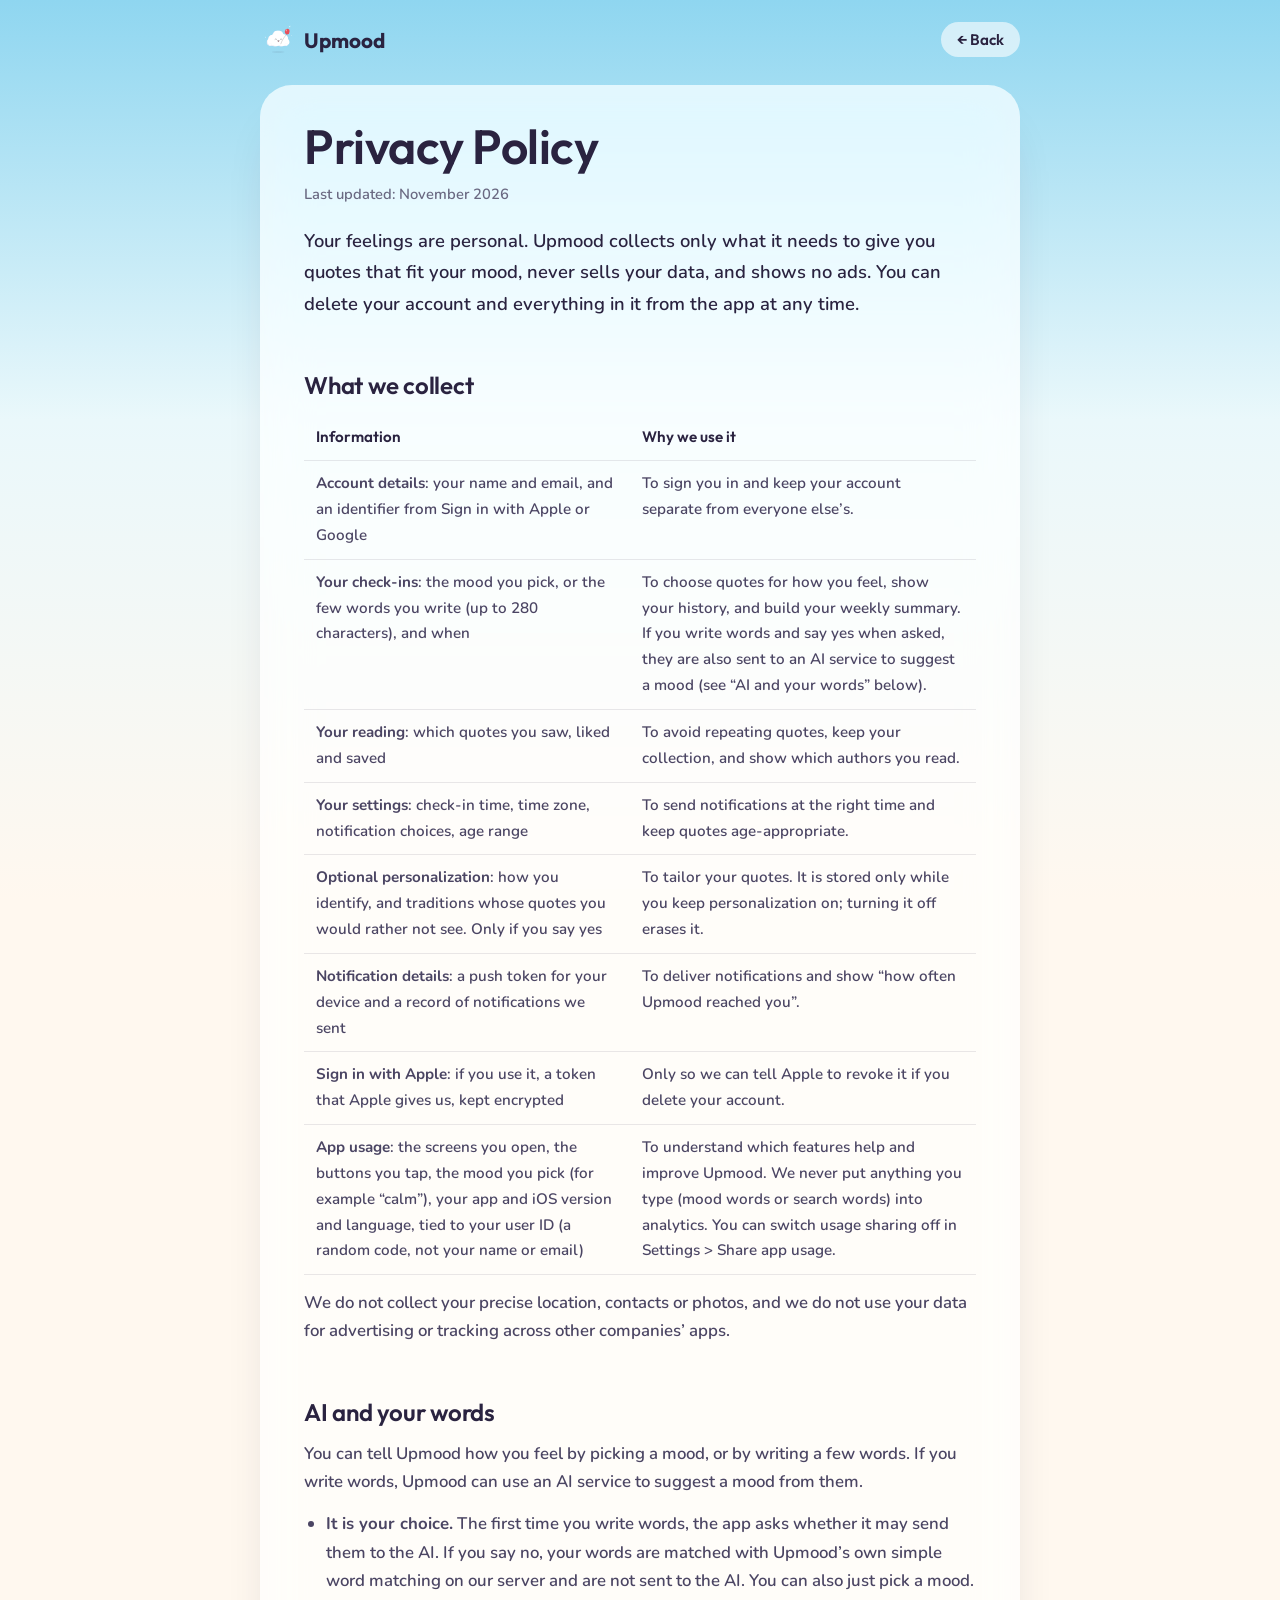
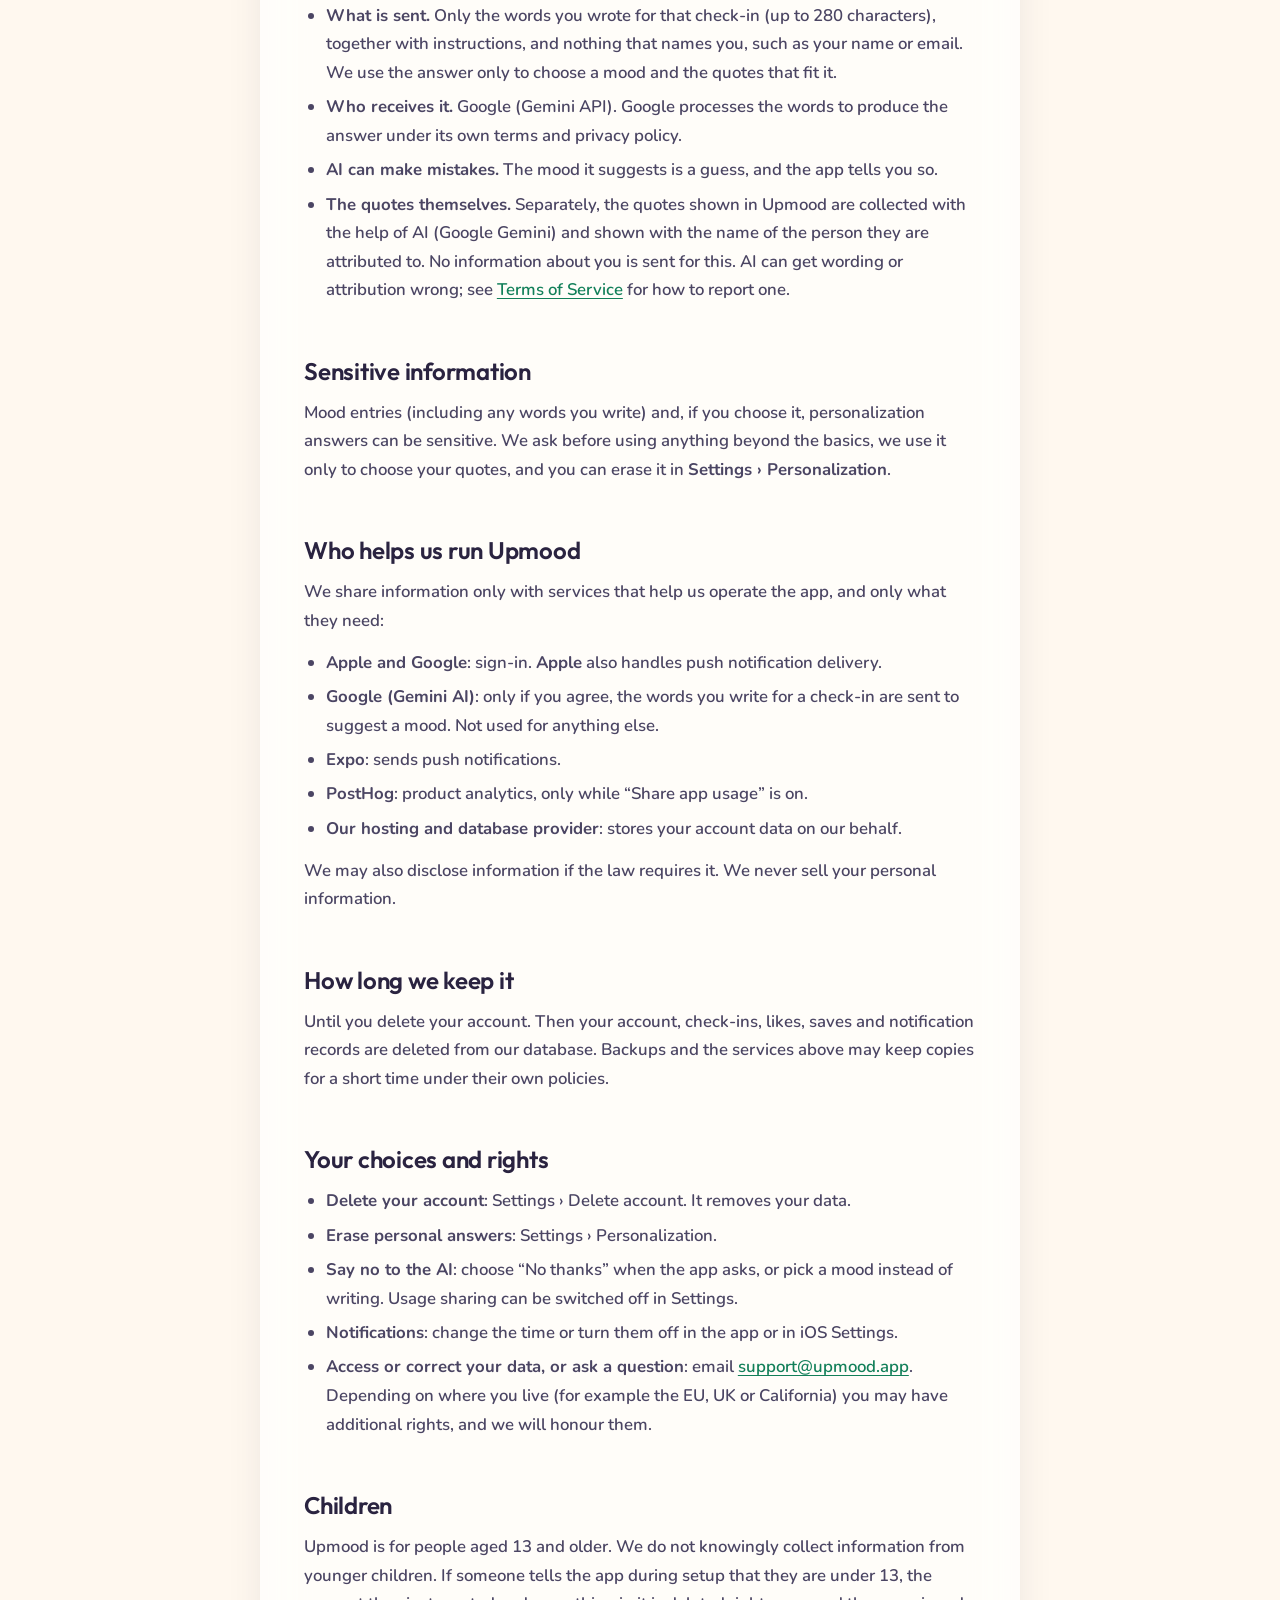
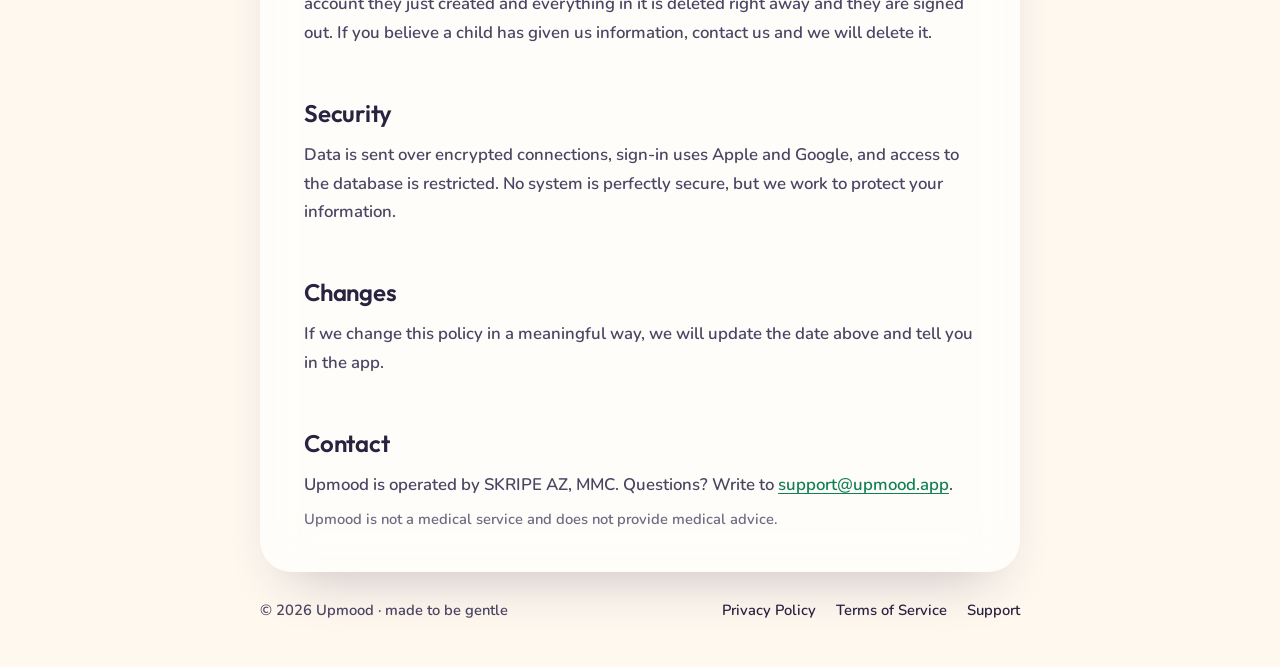
==== commit cbaecc58: "Legal pages: quotes are AI-collected and can be wrong (how to report); under-13 accounts are deleted" ====
--- a/privacy.html
+++ b/privacy.html
@@ -23,7 +23,7 @@
 <tr><td><strong>Account details</strong>: your name and email, and an identifier from Sign in with Apple or Google</td><td>To sign you in and keep your account separate from everyone else’s.</td></tr>
 <tr><td><strong>Your check-ins</strong>: the mood you pick, or the few words you write (up to 280 characters), and when</td><td>To choose quotes for how you feel, show your history, and build your weekly summary. If you write words and say yes when asked, they are also sent to an AI service to suggest a mood (see “AI and your words” below).</td></tr>
 <tr><td><strong>Your reading</strong>: which quotes you saw, liked and saved</td><td>To avoid repeating quotes, keep your collection, and show which authors you read.</td></tr>
-<tr><td><strong>Your settings</strong>: check-in time, time zone, notification choices, theme, age</td><td>To send notifications at the right time and keep quotes age-appropriate.</td></tr>
+<tr><td><strong>Your settings</strong>: check-in time, time zone, notification choices, age range</td><td>To send notifications at the right time and keep quotes age-appropriate.</td></tr>
 <tr><td><strong>Optional personalization</strong>: how you identify, and traditions whose quotes you would rather not see. Only if you say yes</td><td>To tailor your quotes. It is stored only while you keep personalization on; turning it off erases it.</td></tr>
 <tr><td><strong>Notification details</strong>: a push token for your device and a record of notifications we sent</td><td>To deliver notifications and show “how often Upmood reached you”.</td></tr>
 <tr><td><strong>Sign in with Apple</strong>: if you use it, a token that Apple gives us, kept encrypted</td><td>Only so we can tell Apple to revoke it if you delete your account.</td></tr>
@@ -38,6 +38,7 @@
 <li><strong>What is sent.</strong> Only the words you wrote for that check-in (up to 280 characters), together with instructions, and nothing that names you, such as your name or email. We use the answer only to choose a mood and the quotes that fit it.</li>
 <li><strong>Who receives it.</strong> Google (Gemini API). Google processes the words to produce the answer under its own terms and privacy policy.</li>
 <li><strong>AI can make mistakes.</strong> The mood it suggests is a guess, and the app tells you so.</li>
+<li><strong>The quotes themselves.</strong> Separately, the quotes shown in Upmood are collected with the help of AI (Google Gemini) and shown with the name of the person they are attributed to. No information about you is sent for this. AI can get wording or attribution wrong; see <a href="terms.html">Terms of Service</a> for how to report one.</li>
 </ul>
 
 <h2>Sensitive information</h2>
@@ -67,7 +68,7 @@
 </ul>
 
 <h2>Children</h2>
-<p>Upmood is for people aged 13 and older. We do not knowingly collect information from younger children. If you believe a child has given us information, contact us and we will delete it.</p>
+<p>Upmood is for people aged 13 and older. We do not knowingly collect information from younger children. If someone tells the app during setup that they are under 13, the account they just created and everything in it is deleted right away and they are signed out. If you believe a child has given us information, contact us and we will delete it.</p>
 
 <h2>Security</h2>
 <p>Data is sent over encrypted connections, sign-in uses Apple and Google, and access to the database is restricted. No system is perfectly secure, but we work to protect your information.</p>
@@ -76,7 +77,7 @@
 <p>If we change this policy in a meaningful way, we will update the date above and tell you in the app.</p>
 
 <h2>Contact</h2>
-<p>Questions? Write to <a href="mailto:support@upmood.app">support@upmood.app</a>.</p>
+<p>Upmood is operated by SKRIPE AZ, MMC. Questions? Write to <a href="mailto:support@upmood.app">support@upmood.app</a>.</p>
 <p class="meta">Upmood is not a medical service and does not provide medical advice.</p>
 </main>
 <footer><span>© 2026 Upmood · made to be gentle</span><nav aria-label="Legal"><a href="privacy.html">Privacy Policy</a><a href="terms.html">Terms of Service</a><a href="support.html">Support</a></nav></footer>
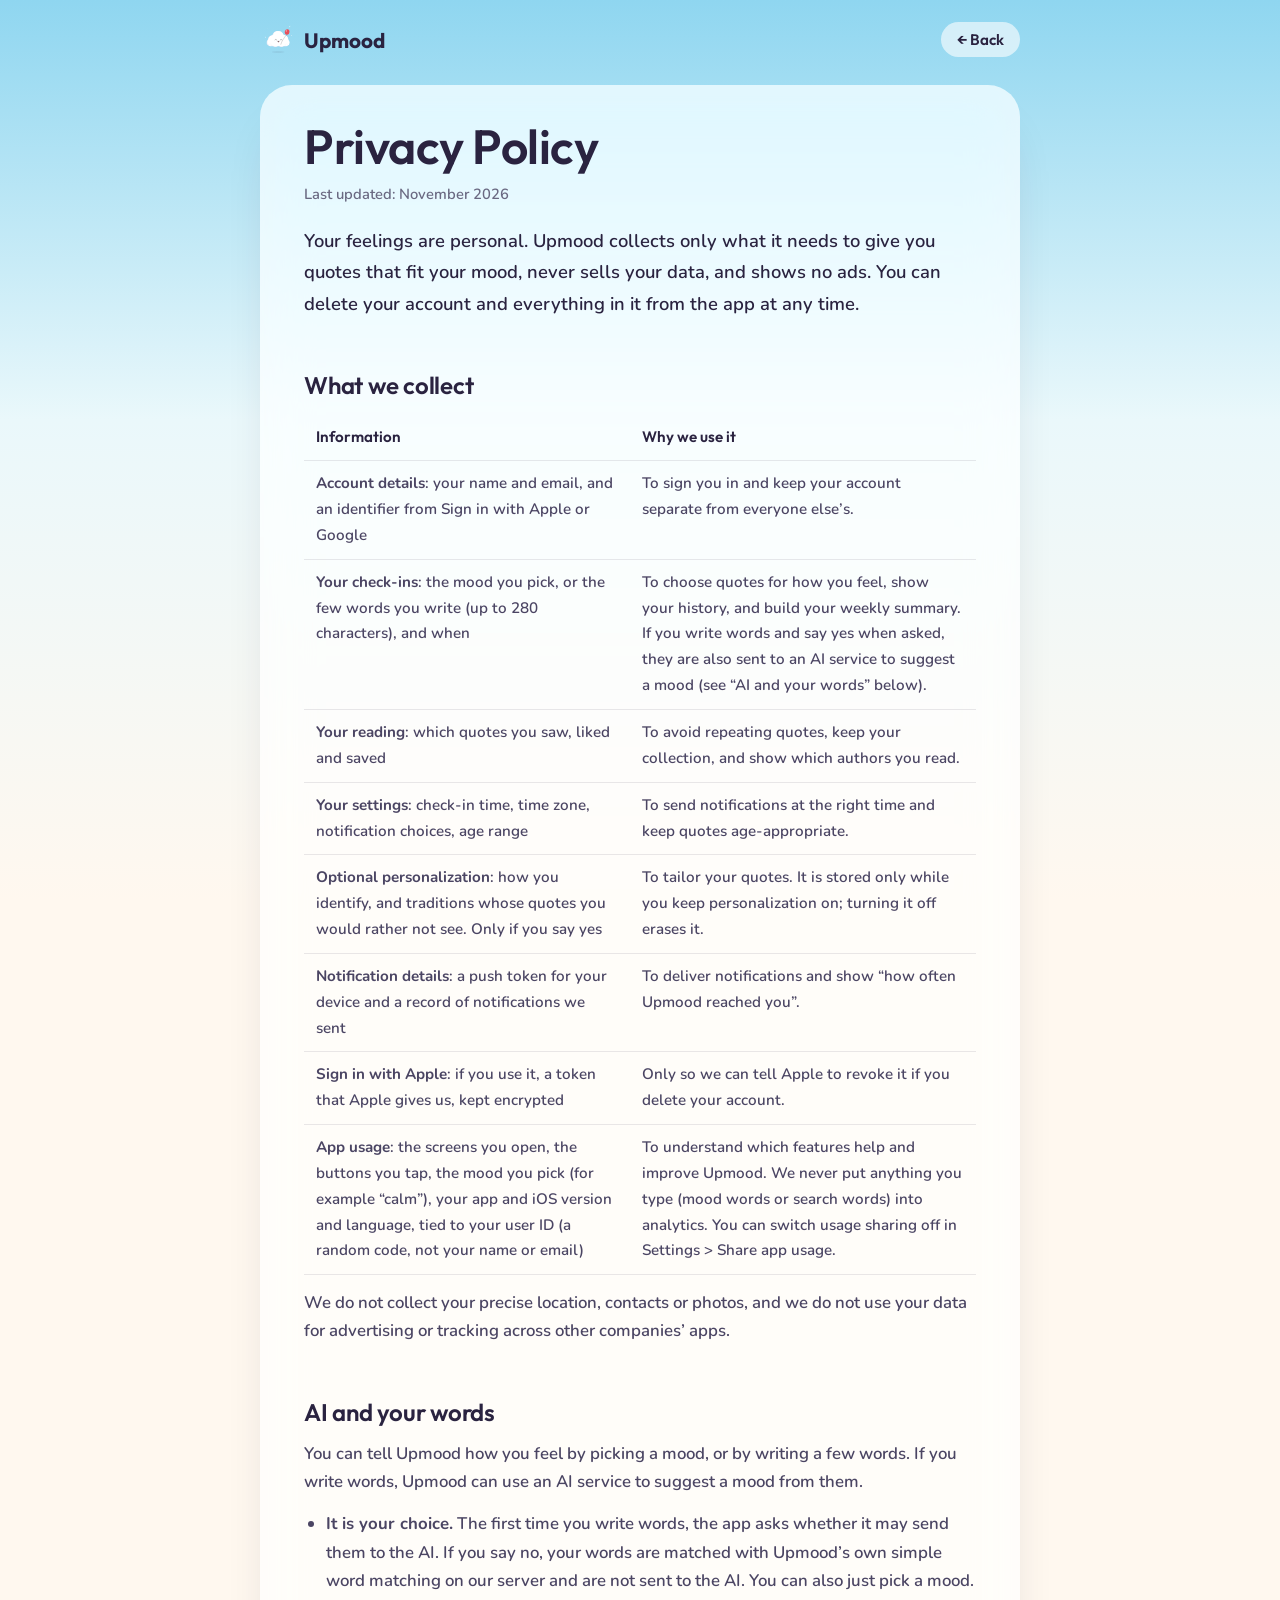
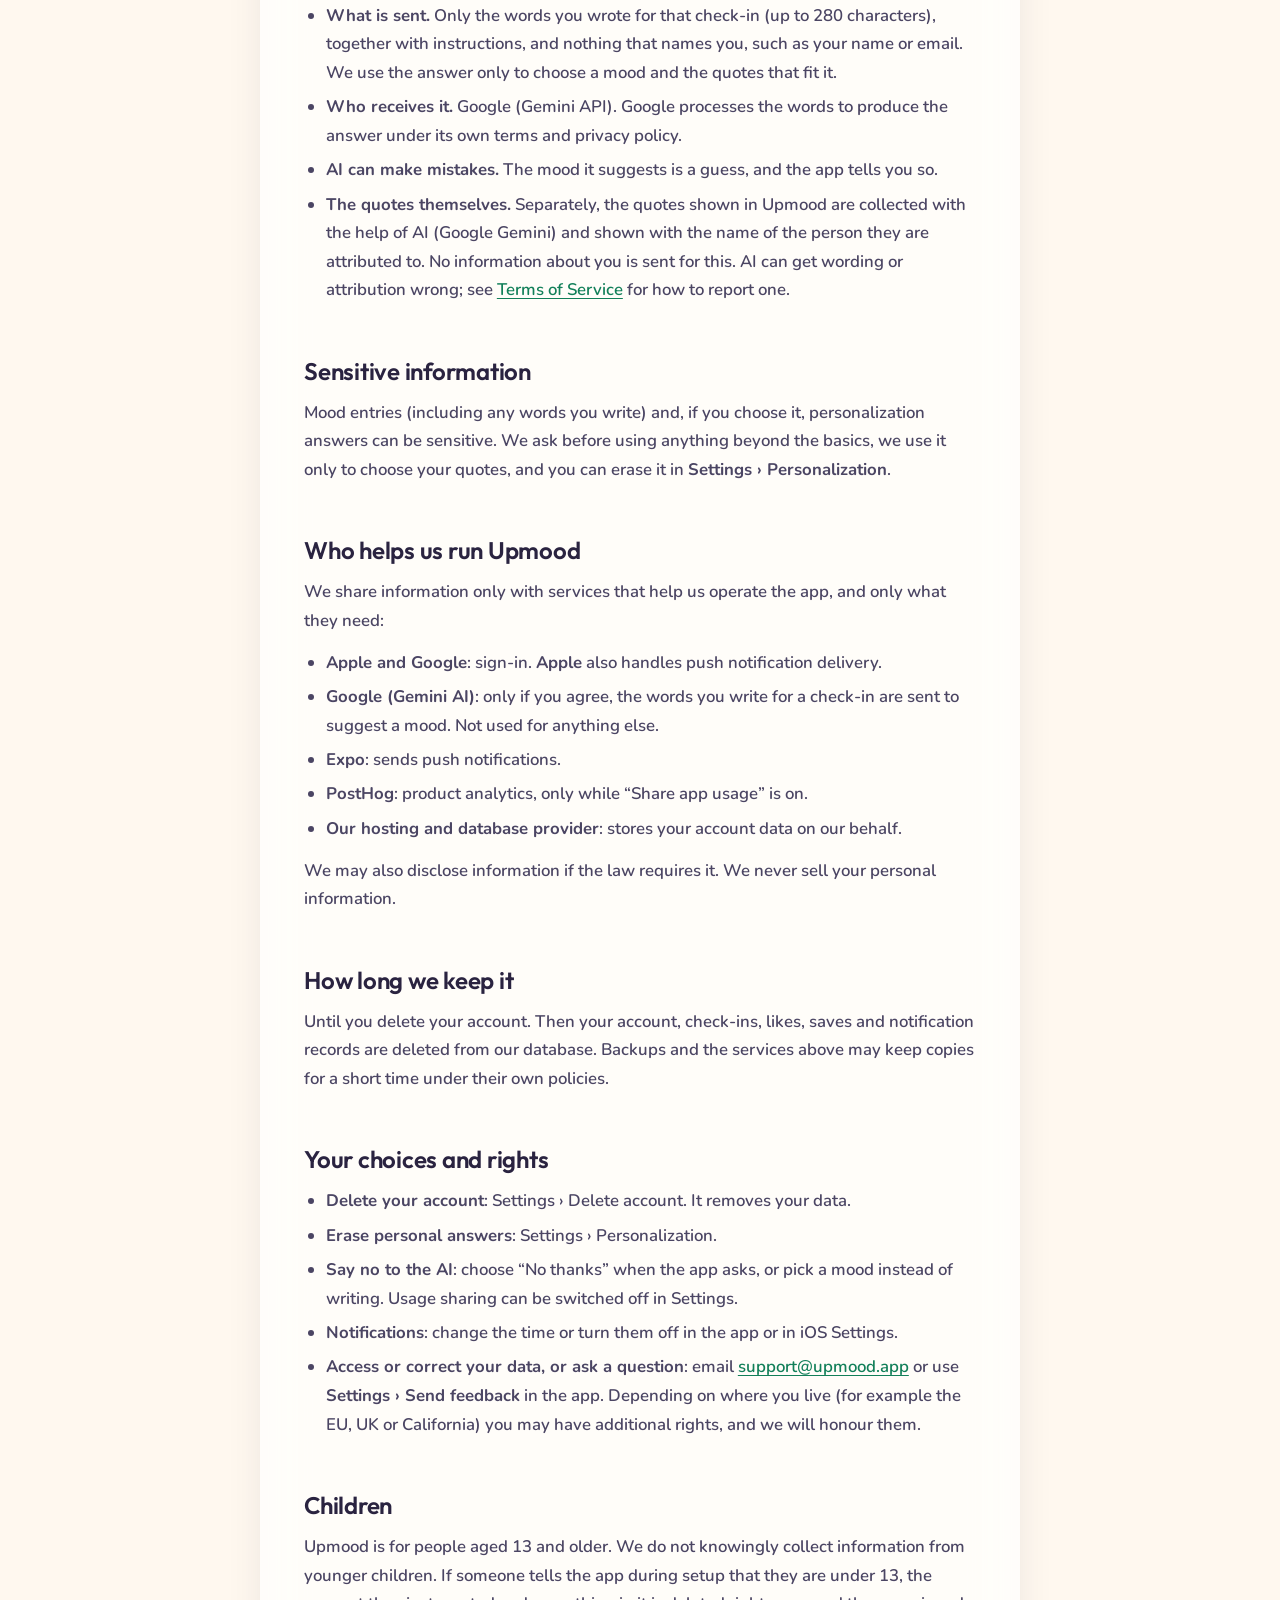
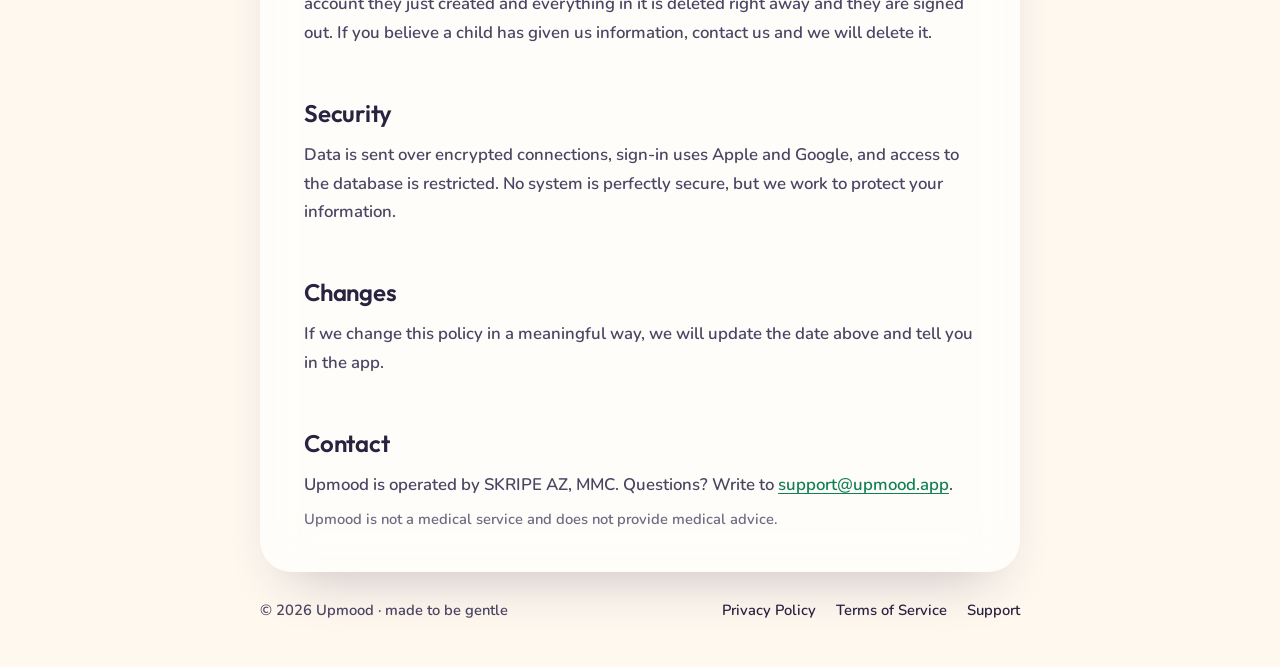
==== commit 7216cbb3: "Mention Settings > Send feedback on support, privacy and terms (for build 47) Co-Authored-By: Claude" ====
--- a/privacy.html
+++ b/privacy.html
@@ -64,7 +64,7 @@
 <li><strong>Erase personal answers</strong>: Settings › Personalization.</li>
 <li><strong>Say no to the AI</strong>: choose “No thanks” when the app asks, or pick a mood instead of writing. Usage sharing can be switched off in Settings.</li>
 <li><strong>Notifications</strong>: change the time or turn them off in the app or in iOS Settings.</li>
-<li><strong>Access or correct your data, or ask a question</strong>: email <a href="mailto:support@upmood.app">support@upmood.app</a>. Depending on where you live (for example the EU, UK or California) you may have additional rights, and we will honour them.</li>
+<li><strong>Access or correct your data, or ask a question</strong>: email <a href="mailto:support@upmood.app">support@upmood.app</a> or use <strong>Settings › Send feedback</strong> in the app. Depending on where you live (for example the EU, UK or California) you may have additional rights, and we will honour them.</li>
 </ul>
 
 <h2>Children</h2>
